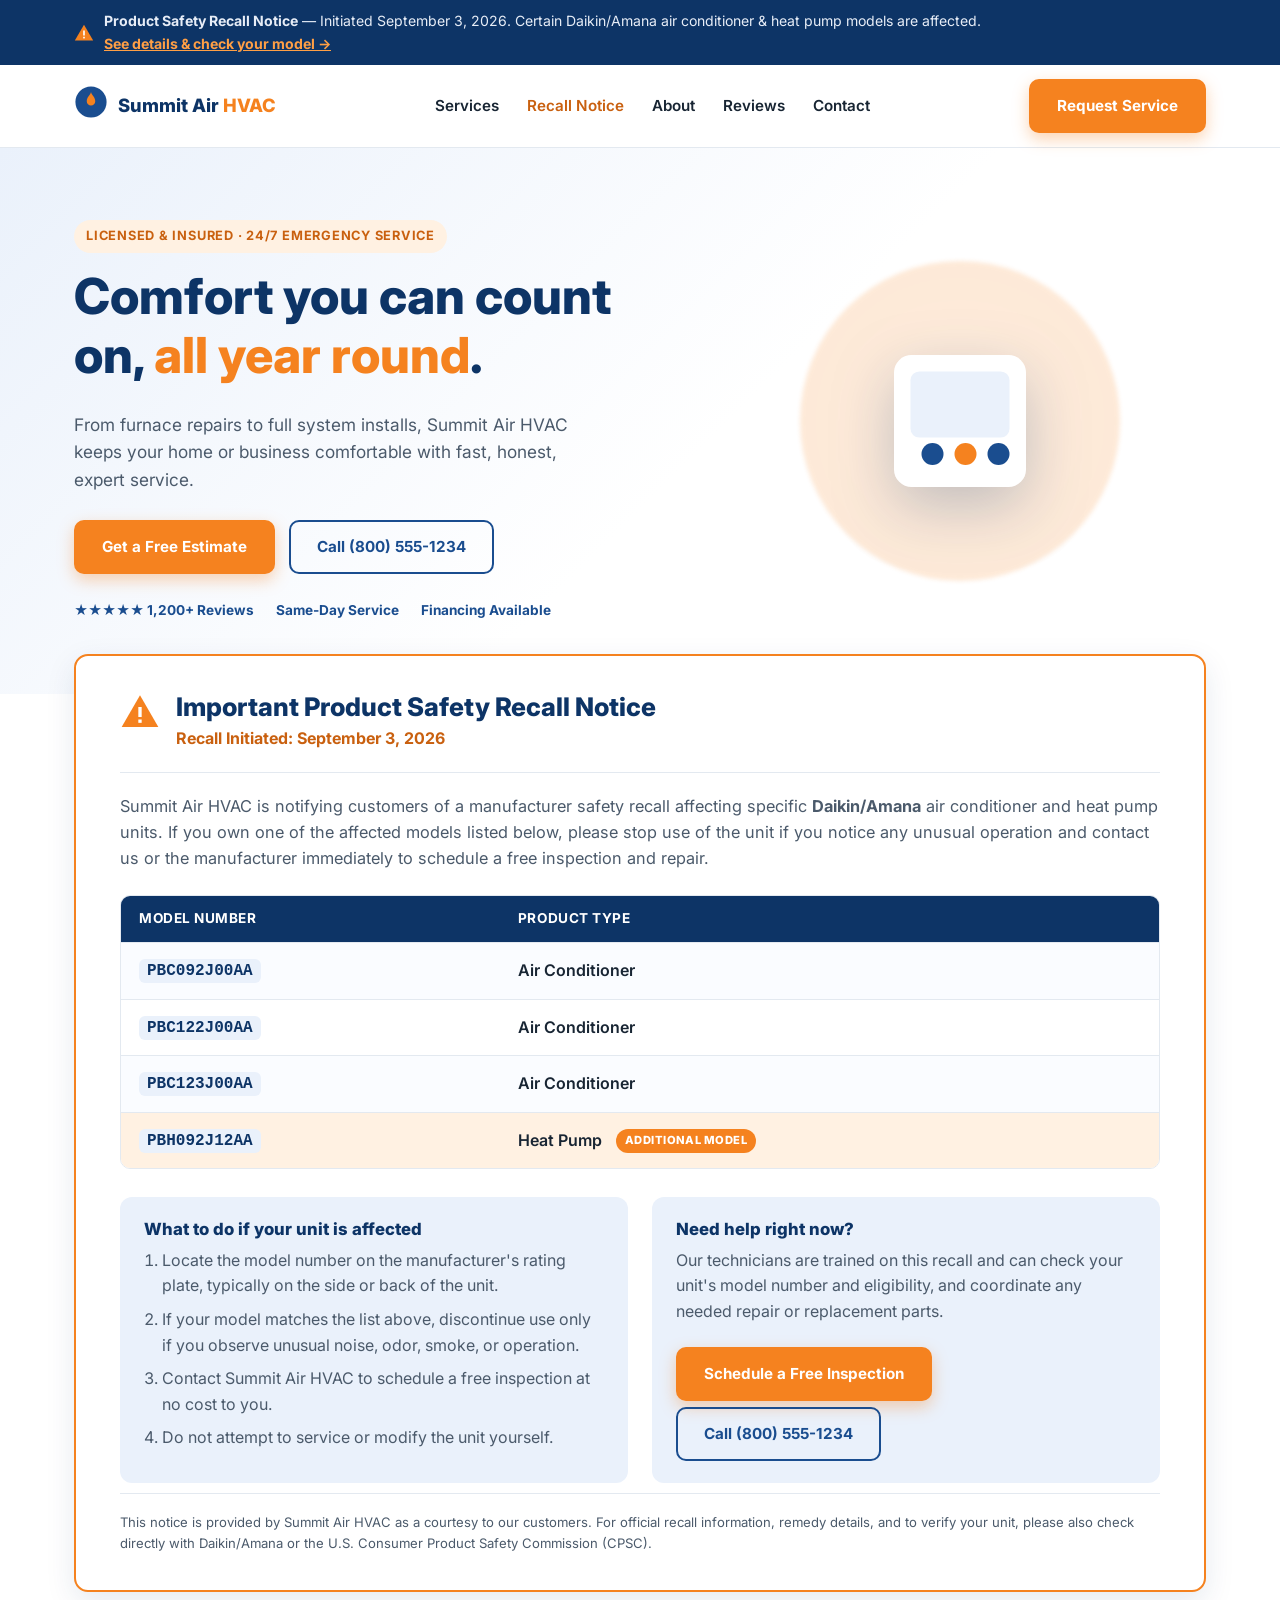
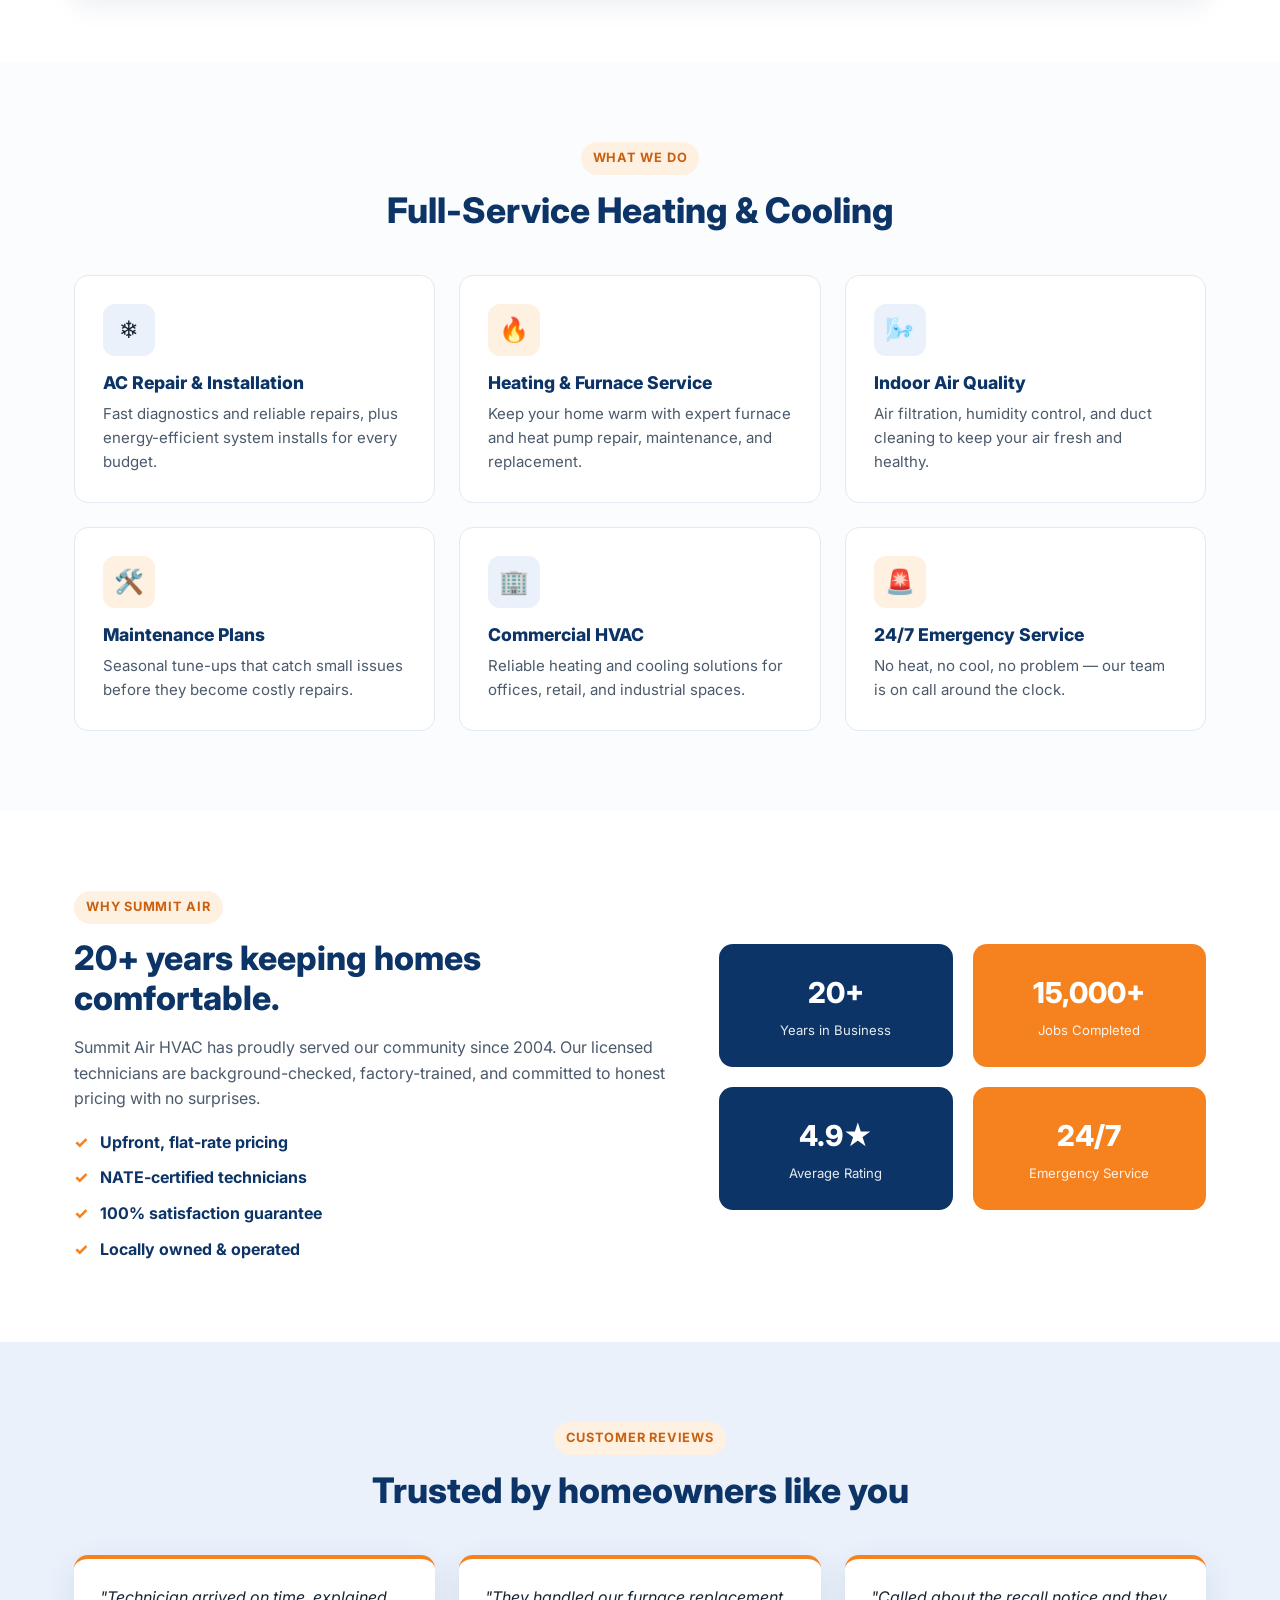
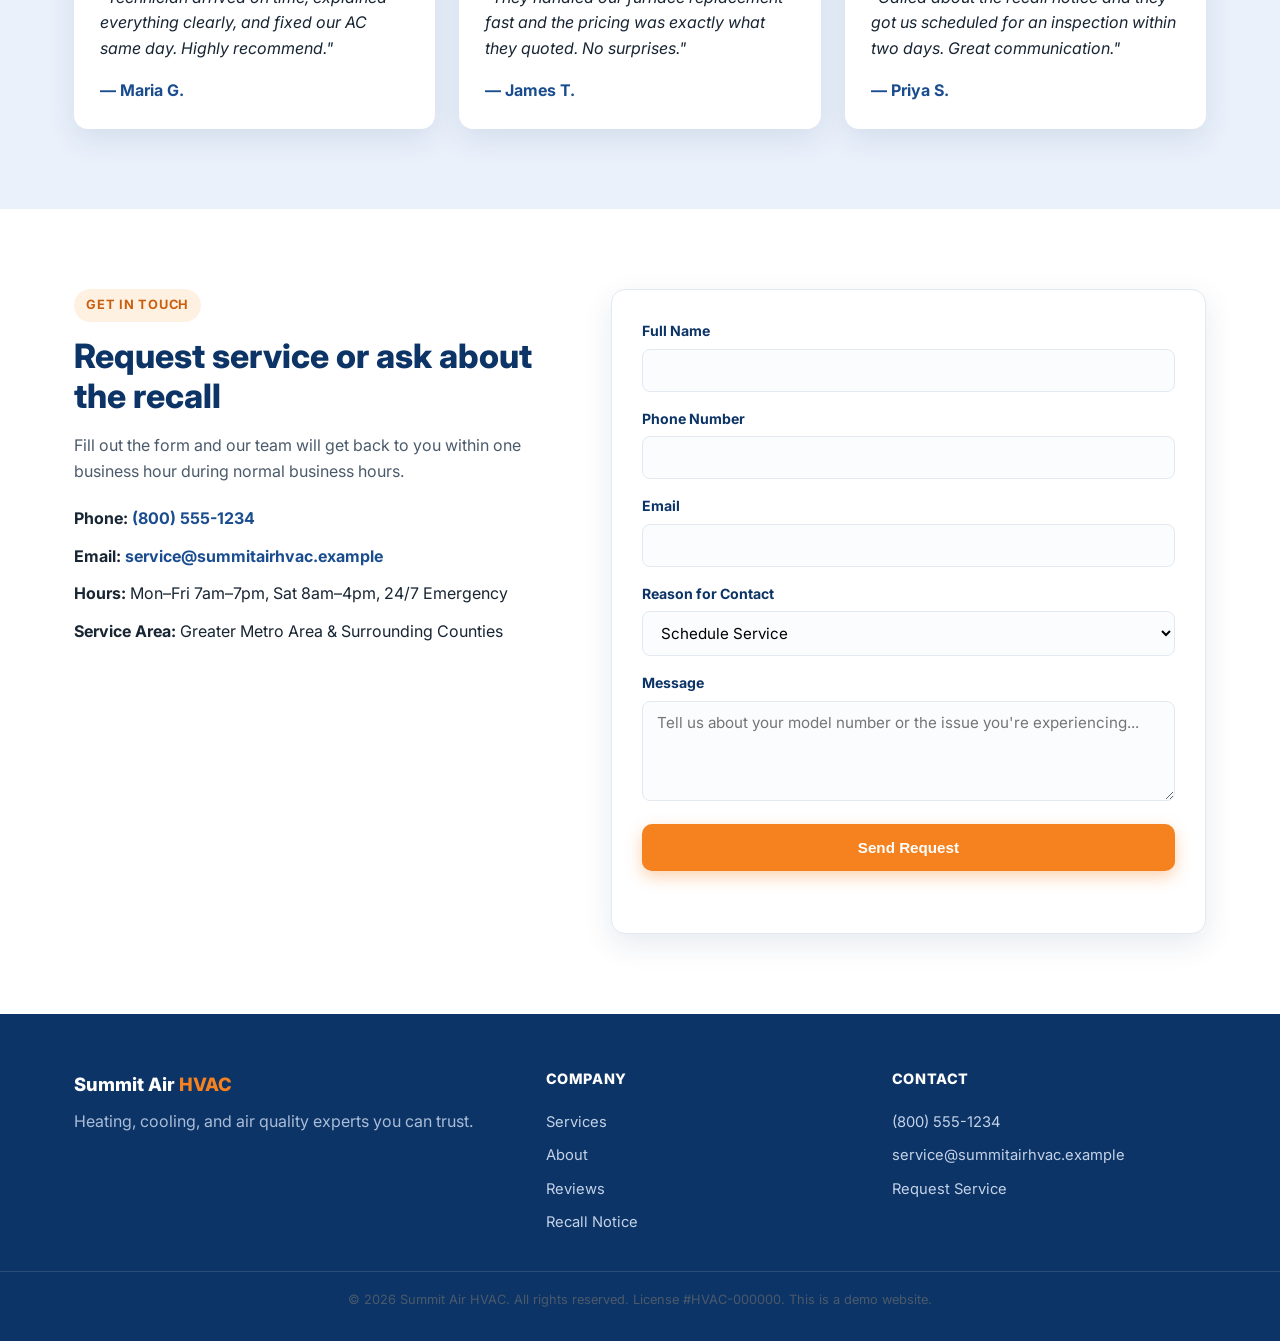
==== index.html @ 4da7a247 "Add HVAC company website with Daikin/Amana recall notice Orange/blue-themed static site (hero, servi" ====
<!DOCTYPE html>
<html lang="en">
<head>
<meta charset="UTF-8">
<meta name="viewport" content="width=device-width, initial-scale=1.0">
<title>Summit Air HVAC | Heating, Cooling &amp; Air Quality</title>
<meta name="description" content="Summit Air HVAC provides expert heating, cooling, and air quality services. Important safety recall notice for select Daikin/Amana air conditioner and heat pump models.">
<link rel="preconnect" href="https://fonts.googleapis.com">
<link rel="preconnect" href="https://fonts.gstatic.com" crossorigin>
<link href="https://fonts.googleapis.com/css2?family=Inter:wght@400;500;600;700;800&display=swap" rel="stylesheet">
<link rel="stylesheet" href="styles.css">
</head>
<body>

<!-- Recall Alert Bar -->
<div class="recall-bar" id="recallBar">
  <div class="recall-bar-inner">
    <svg class="recall-icon" viewBox="0 0 24 24" fill="none" aria-hidden="true"><path d="M12 2 1 21h22L12 2Z" fill="currentColor"/><rect x="11" y="9" width="2" height="6" fill="#fff"/><rect x="11" y="16.5" width="2" height="2" fill="#fff"/></svg>
    <p><strong>Product Safety Recall Notice</strong> — Initiated September 3, 2026. Certain Daikin/Amana air conditioner &amp; heat pump models are affected. <a href="#recall">See details &amp; check your model &rarr;</a></p>
  </div>
</div>

<!-- Header -->
<header class="site-header">
  <div class="container header-inner">
    <a href="#top" class="logo">
      <span class="logo-mark" aria-hidden="true">
        <svg viewBox="0 0 48 48" width="34" height="34">
          <circle cx="24" cy="24" r="22" fill="#1a4d8f"/>
          <path d="M24 10c-1 5-6 7-6 13a6 6 0 0 0 12 0c0-6-5-8-6-13Z" fill="#f5821f"/>
        </svg>
      </span>
      <span class="logo-text">Summit Air <span>HVAC</span></span>
    </a>
    <nav class="main-nav" aria-label="Primary">
      <a href="#services">Services</a>
      <a href="#recall" class="nav-recall">Recall Notice</a>
      <a href="#about">About</a>
      <a href="#reviews">Reviews</a>
      <a href="#contact">Contact</a>
    </nav>
    <a href="#contact" class="btn btn-primary header-cta">Request Service</a>
    <button class="nav-toggle" id="navToggle" aria-label="Toggle menu" aria-expanded="false">
      <span></span><span></span><span></span>
    </button>
  </div>
</header>

<main id="top">

  <!-- Hero -->
  <section class="hero">
    <div class="container hero-inner">
      <div class="hero-copy">
        <span class="eyebrow">Licensed &amp; Insured · 24/7 Emergency Service</span>
        <h1>Comfort you can count on, <span class="text-orange">all year round</span>.</h1>
        <p>From furnace repairs to full system installs, Summit Air HVAC keeps your home or business comfortable with fast, honest, expert service.</p>
        <div class="hero-actions">
          <a href="#contact" class="btn btn-primary">Get a Free Estimate</a>
          <a href="tel:18005551234" class="btn btn-outline">Call (800) 555-1234</a>
        </div>
        <ul class="hero-trust">
          <li>★★★★★ 1,200+ Reviews</li>
          <li>Same-Day Service</li>
          <li>Financing Available</li>
        </ul>
      </div>
      <div class="hero-art" aria-hidden="true">
        <div class="hero-circle"></div>
        <svg viewBox="0 0 200 200" class="hero-svg">
          <rect x="40" y="40" width="120" height="120" rx="16" fill="#ffffff"/>
          <rect x="55" y="55" width="90" height="60" rx="8" fill="#eaf1fb"/>
          <circle cx="75" cy="130" r="10" fill="#1a4d8f"/>
          <circle cx="105" cy="130" r="10" fill="#f5821f"/>
          <circle cx="135" cy="130" r="10" fill="#1a4d8f"/>
        </svg>
      </div>
    </div>
  </section>

  <!-- RECALL NOTICE -->
  <section class="recall-section" id="recall">
    <div class="container">
      <div class="recall-card">
        <div class="recall-card-head">
          <svg class="recall-icon-lg" viewBox="0 0 24 24" fill="none" aria-hidden="true"><path d="M12 2 1 21h22L12 2Z" fill="#f5821f"/><rect x="11" y="9" width="2" height="6" fill="#fff"/><rect x="11" y="16.5" width="2" height="2" fill="#fff"/></svg>
          <div>
            <h2>Important Product Safety Recall Notice</h2>
            <p class="recall-date">Recall Initiated: <strong>September 3, 2026</strong></p>
          </div>
        </div>

        <p class="recall-intro">
          Summit Air HVAC is notifying customers of a manufacturer safety recall affecting specific
          <strong>Daikin/Amana</strong> air conditioner and heat pump units. If you own one of the affected models
          listed below, please stop use of the unit if you notice any unusual operation and contact us or the manufacturer
          immediately to schedule a free inspection and repair.
        </p>

        <div class="recall-table-wrap">
          <table class="recall-table">
            <thead>
              <tr>
                <th>Model Number</th>
                <th>Product Type</th>
              </tr>
            </thead>
            <tbody>
              <tr>
                <td><code>PBC092J00AA</code></td>
                <td>Air Conditioner</td>
              </tr>
              <tr>
                <td><code>PBC122J00AA</code></td>
                <td>Air Conditioner</td>
              </tr>
              <tr>
                <td><code>PBC123J00AA</code></td>
                <td>Air Conditioner</td>
              </tr>
              <tr class="highlight-row">
                <td><code>PBH092J12AA</code></td>
                <td>Heat Pump <span class="badge">Additional Model</span></td>
              </tr>
            </tbody>
          </table>
        </div>

        <div class="recall-grid">
          <div class="recall-info-box">
            <h3>What to do if your unit is affected</h3>
            <ol>
              <li>Locate the model number on the manufacturer's rating plate, typically on the side or back of the unit.</li>
              <li>If your model matches the list above, discontinue use only if you observe unusual noise, odor, smoke, or operation.</li>
              <li>Contact Summit Air HVAC to schedule a free inspection at no cost to you.</li>
              <li>Do not attempt to service or modify the unit yourself.</li>
            </ol>
          </div>
          <div class="recall-info-box">
            <h3>Need help right now?</h3>
            <p>Our technicians are trained on this recall and can check your unit's model number and eligibility, and coordinate any needed repair or replacement parts.</p>
            <a href="#contact" class="btn btn-primary">Schedule a Free Inspection</a>
            <a href="tel:18005551234" class="btn btn-outline">Call (800) 555-1234</a>
          </div>
        </div>

        <p class="recall-footnote">
          This notice is provided by Summit Air HVAC as a courtesy to our customers. For official recall information,
          remedy details, and to verify your unit, please also check directly with Daikin/Amana or the U.S. Consumer
          Product Safety Commission (CPSC).
        </p>
      </div>
    </div>
  </section>

  <!-- Services -->
  <section class="services" id="services">
    <div class="container">
      <div class="section-head">
        <span class="eyebrow">What We Do</span>
        <h2>Full-Service Heating &amp; Cooling</h2>
      </div>
      <div class="services-grid">
        <div class="service-card">
          <div class="service-icon icon-blue">❄️</div>
          <h3>AC Repair &amp; Installation</h3>
          <p>Fast diagnostics and reliable repairs, plus energy-efficient system installs for every budget.</p>
        </div>
        <div class="service-card">
          <div class="service-icon icon-orange">🔥</div>
          <h3>Heating &amp; Furnace Service</h3>
          <p>Keep your home warm with expert furnace and heat pump repair, maintenance, and replacement.</p>
        </div>
        <div class="service-card">
          <div class="service-icon icon-blue">🌬️</div>
          <h3>Indoor Air Quality</h3>
          <p>Air filtration, humidity control, and duct cleaning to keep your air fresh and healthy.</p>
        </div>
        <div class="service-card">
          <div class="service-icon icon-orange">🛠️</div>
          <h3>Maintenance Plans</h3>
          <p>Seasonal tune-ups that catch small issues before they become costly repairs.</p>
        </div>
        <div class="service-card">
          <div class="service-icon icon-blue">🏢</div>
          <h3>Commercial HVAC</h3>
          <p>Reliable heating and cooling solutions for offices, retail, and industrial spaces.</p>
        </div>
        <div class="service-card">
          <div class="service-icon icon-orange">🚨</div>
          <h3>24/7 Emergency Service</h3>
          <p>No heat, no cool, no problem — our team is on call around the clock.</p>
        </div>
      </div>
    </div>
  </section>

  <!-- About -->
  <section class="about" id="about">
    <div class="container about-inner">
      <div class="about-copy">
        <span class="eyebrow">Why Summit Air</span>
        <h2>20+ years keeping homes comfortable.</h2>
        <p>Summit Air HVAC has proudly served our community since 2004. Our licensed technicians are background-checked, factory-trained, and committed to honest pricing with no surprises.</p>
        <ul class="about-list">
          <li>Upfront, flat-rate pricing</li>
          <li>NATE-certified technicians</li>
          <li>100% satisfaction guarantee</li>
          <li>Locally owned &amp; operated</li>
        </ul>
      </div>
      <div class="about-stats">
        <div class="stat"><span class="stat-num">20+</span><span class="stat-label">Years in Business</span></div>
        <div class="stat"><span class="stat-num">15,000+</span><span class="stat-label">Jobs Completed</span></div>
        <div class="stat"><span class="stat-num">4.9★</span><span class="stat-label">Average Rating</span></div>
        <div class="stat"><span class="stat-num">24/7</span><span class="stat-label">Emergency Service</span></div>
      </div>
    </div>
  </section>

  <!-- Reviews -->
  <section class="reviews" id="reviews">
    <div class="container">
      <div class="section-head">
        <span class="eyebrow">Customer Reviews</span>
        <h2>Trusted by homeowners like you</h2>
      </div>
      <div class="reviews-grid">
        <blockquote class="review-card">
          <p>"Technician arrived on time, explained everything clearly, and fixed our AC same day. Highly recommend."</p>
          <cite>— Maria G.</cite>
        </blockquote>
        <blockquote class="review-card">
          <p>"They handled our furnace replacement fast and the pricing was exactly what they quoted. No surprises."</p>
          <cite>— James T.</cite>
        </blockquote>
        <blockquote class="review-card">
          <p>"Called about the recall notice and they got us scheduled for an inspection within two days. Great communication."</p>
          <cite>— Priya S.</cite>
        </blockquote>
      </div>
    </div>
  </section>

  <!-- Contact -->
  <section class="contact" id="contact">
    <div class="container contact-inner">
      <div class="contact-info">
        <span class="eyebrow">Get In Touch</span>
        <h2>Request service or ask about the recall</h2>
        <p>Fill out the form and our team will get back to you within one business hour during normal business hours.</p>
        <ul class="contact-details">
          <li><strong>Phone:</strong> <a href="tel:18005551234">(800) 555-1234</a></li>
          <li><strong>Email:</strong> <a href="mailto:service@summitairhvac.example">service@summitairhvac.example</a></li>
          <li><strong>Hours:</strong> Mon–Fri 7am–7pm, Sat 8am–4pm, 24/7 Emergency</li>
          <li><strong>Service Area:</strong> Greater Metro Area &amp; Surrounding Counties</li>
        </ul>
      </div>
      <form class="contact-form" id="contactForm">
        <div class="form-row">
          <label for="name">Full Name</label>
          <input type="text" id="name" name="name" required>
        </div>
        <div class="form-row">
          <label for="phone">Phone Number</label>
          <input type="tel" id="phone" name="phone" required>
        </div>
        <div class="form-row">
          <label for="email">Email</label>
          <input type="email" id="email" name="email" required>
        </div>
        <div class="form-row">
          <label for="reason">Reason for Contact</label>
          <select id="reason" name="reason">
            <option value="service">Schedule Service</option>
            <option value="recall">Recall Notice / Model Check</option>
            <option value="estimate">Free Estimate</option>
            <option value="other">Other</option>
          </select>
        </div>
        <div class="form-row">
          <label for="message">Message</label>
          <textarea id="message" name="message" rows="4" placeholder="Tell us about your model number or the issue you're experiencing..."></textarea>
        </div>
        <button type="submit" class="btn btn-primary btn-block">Send Request</button>
        <p class="form-note" id="formNote" role="status" aria-live="polite"></p>
      </form>
    </div>
  </section>

</main>

<footer class="site-footer">
  <div class="container footer-inner">
    <div class="footer-brand">
      <span class="logo-text">Summit Air <span>HVAC</span></span>
      <p>Heating, cooling, and air quality experts you can trust.</p>
    </div>
    <div class="footer-links">
      <h4>Company</h4>
      <a href="#services">Services</a>
      <a href="#about">About</a>
      <a href="#reviews">Reviews</a>
      <a href="#recall">Recall Notice</a>
    </div>
    <div class="footer-links">
      <h4>Contact</h4>
      <a href="tel:18005551234">(800) 555-1234</a>
      <a href="mailto:service@summitairhvac.example">service@summitairhvac.example</a>
      <a href="#contact">Request Service</a>
    </div>
  </div>
  <div class="footer-bottom">
    <div class="container">
      <p>&copy; 2026 Summit Air HVAC. All rights reserved. License #HVAC-000000. This is a demo website.</p>
    </div>
  </div>
</footer>

<script src="script.js"></script>
</body>
</html>
---- styles.css ----
/* ---------- Base / Variables ---------- */
:root{
  --blue-900:#0d3466;
  --blue-700:#1a4d8f;
  --blue-500:#2f6fc4;
  --blue-100:#eaf1fb;
  --orange-700:#c9600f;
  --orange-600:#f5821f;
  --orange-400:#ff9f45;
  --orange-100:#fff1e2;
  --ink:#182533;
  --ink-soft:#4b5a6b;
  --white:#ffffff;
  --line:#e3e9f0;
  --radius:14px;
  --shadow:0 10px 30px rgba(13,52,102,0.10);
  --font:'Inter',system-ui,-apple-system,Segoe UI,Roboto,sans-serif;
}

*,*::before,*::after{box-sizing:border-box;}
html{scroll-behavior:smooth;}
body{
  margin:0;
  font-family:var(--font);
  color:var(--ink);
  background:var(--white);
  line-height:1.6;
  -webkit-font-smoothing:antialiased;
}
img{max-width:100%;display:block;}
a{color:inherit;text-decoration:none;}
ul{list-style:none;margin:0;padding:0;}
h1,h2,h3,h4{margin:0 0 .5em;line-height:1.2;font-weight:800;}
p{margin:0 0 1em;color:var(--ink-soft);}
code{font-family:'SFMono-Regular',Consolas,'Liberation Mono',Menlo,monospace;}

.container{
  width:100%;
  max-width:1180px;
  margin:0 auto;
  padding:0 24px;
}

.eyebrow{
  display:inline-block;
  font-size:.8rem;
  font-weight:700;
  letter-spacing:.06em;
  text-transform:uppercase;
  color:var(--orange-700);
  background:var(--orange-100);
  padding:6px 12px;
  border-radius:999px;
  margin-bottom:14px;
}

.text-orange{color:var(--orange-600);}

/* ---------- Buttons ---------- */
.btn{
  display:inline-flex;
  align-items:center;
  justify-content:center;
  gap:8px;
  padding:13px 26px;
  border-radius:10px;
  font-weight:700;
  font-size:.95rem;
  cursor:pointer;
  border:2px solid transparent;
  transition:transform .15s ease, box-shadow .15s ease, background .15s ease;
}
.btn-primary{
  background:var(--orange-600);
  color:var(--white);
  box-shadow:0 6px 16px rgba(245,130,31,.35);
}
.btn-primary:hover{background:var(--orange-700);transform:translateY(-1px);}
.btn-outline{
  background:transparent;
  border-color:var(--blue-700);
  color:var(--blue-700);
}
.btn-outline:hover{background:var(--blue-100);}
.btn-block{width:100%;}

/* ---------- Recall Bar ---------- */
.recall-bar{
  background:var(--blue-900);
  color:#fff;
}
.recall-bar-inner{
  max-width:1180px;
  margin:0 auto;
  padding:10px 24px;
  display:flex;
  align-items:center;
  gap:10px;
  font-size:.88rem;
}
.recall-bar-inner p{margin:0;color:#e7edf7;}
.recall-bar-inner a{color:var(--orange-400);font-weight:700;text-decoration:underline;white-space:nowrap;}
.recall-icon{width:20px;height:20px;color:var(--orange-600);flex-shrink:0;}

/* ---------- Header ---------- */
.site-header{
  position:sticky;top:0;z-index:50;
  background:rgba(255,255,255,.92);
  backdrop-filter:blur(8px);
  border-bottom:1px solid var(--line);
}
.header-inner{
  display:flex;
  align-items:center;
  justify-content:space-between;
  padding:14px 24px;
  gap:20px;
}
.logo{display:flex;align-items:center;gap:10px;}
.logo-text{font-size:1.15rem;font-weight:800;color:var(--blue-900);}
.logo-text span{color:var(--orange-600);}
.main-nav{display:flex;align-items:center;gap:28px;}
.main-nav a{font-weight:600;font-size:.95rem;color:var(--ink);}
.main-nav a:hover{color:var(--blue-700);}
.nav-recall{color:var(--orange-700) !important;}
.header-cta{flex-shrink:0;}
.nav-toggle{display:none;flex-direction:column;gap:5px;background:none;border:0;cursor:pointer;padding:4px;}
.nav-toggle span{width:24px;height:2px;background:var(--blue-900);border-radius:2px;}

/* ---------- Hero ---------- */
.hero{
  background:linear-gradient(135deg, var(--blue-100) 0%, #fff 55%);
  padding:72px 0;
}
.hero-inner{
  display:grid;
  grid-template-columns:1.1fr .9fr;
  gap:40px;
  align-items:center;
}
.hero h1{font-size:clamp(2rem,4vw,3.1rem);color:var(--blue-900);}
.hero-copy p{font-size:1.08rem;max-width:520px;}
.hero-actions{display:flex;gap:14px;flex-wrap:wrap;margin:26px 0;}
.hero-trust{display:flex;gap:22px;flex-wrap:wrap;font-size:.85rem;font-weight:700;color:var(--blue-700);}
.hero-art{position:relative;display:flex;align-items:center;justify-content:center;min-height:280px;}
.hero-circle{
  position:absolute;
  width:320px;height:320px;
  background:radial-gradient(circle, var(--orange-400) 0%, var(--orange-600) 100%);
  border-radius:50%;
  opacity:.18;
  filter:blur(2px);
}
.hero-svg{position:relative;width:220px;height:220px;filter:drop-shadow(0 20px 30px rgba(13,52,102,.25));}

/* ---------- Recall Section ---------- */
.recall-section{padding:0 0 70px;margin-top:-10px;}
.recall-card{
  background:#fff;
  border:2px solid var(--orange-600);
  border-radius:var(--radius);
  box-shadow:var(--shadow);
  padding:36px clamp(20px,4vw,44px);
  margin-top:-40px;
  position:relative;
  z-index:2;
}
.recall-card-head{
  display:flex;
  gap:16px;
  align-items:flex-start;
  border-bottom:1px solid var(--line);
  padding-bottom:20px;
  margin-bottom:20px;
}
.recall-icon-lg{width:40px;height:40px;flex-shrink:0;}
.recall-card-head h2{color:var(--blue-900);font-size:1.6rem;margin-bottom:4px;}
.recall-date{margin:0;font-weight:700;color:var(--orange-700);}
.recall-intro{font-size:1.02rem;}

.recall-table-wrap{overflow-x:auto;margin:24px 0;border:1px solid var(--line);border-radius:10px;}
.recall-table{width:100%;border-collapse:collapse;min-width:420px;}
.recall-table th{
  text-align:left;
  background:var(--blue-900);
  color:#fff;
  padding:12px 18px;
  font-size:.85rem;
  text-transform:uppercase;
  letter-spacing:.04em;
}
.recall-table td{
  padding:14px 18px;
  border-top:1px solid var(--line);
  font-weight:600;
}
.recall-table tbody tr:nth-child(odd){background:#fafcff;}
.recall-table tr.highlight-row{background:var(--orange-100) !important;}
.recall-table code{
  background:var(--blue-100);
  color:var(--blue-900);
  padding:3px 8px;
  border-radius:6px;
  font-weight:700;
}
.badge{
  display:inline-block;
  margin-left:10px;
  background:var(--orange-600);
  color:#fff;
  font-size:.7rem;
  font-weight:800;
  text-transform:uppercase;
  letter-spacing:.04em;
  padding:3px 9px;
  border-radius:999px;
  vertical-align:middle;
}

.recall-grid{
  display:grid;
  grid-template-columns:1fr 1fr;
  gap:24px;
  margin:28px 0 10px;
}
.recall-info-box{
  background:var(--blue-100);
  border-radius:12px;
  padding:22px 24px;
}
.recall-info-box h3{color:var(--blue-900);font-size:1.05rem;}
.recall-info-box ol{margin:0;padding-left:1.1em;color:var(--ink-soft);}
.recall-info-box li{margin-bottom:8px;}
.recall-info-box .btn{margin:6px 10px 0 0;}

.recall-footnote{
  font-size:.82rem;
  color:var(--ink-soft);
  border-top:1px solid var(--line);
  padding-top:18px;
  margin-top:10px;
  margin-bottom:0;
}

/* ---------- Services ---------- */
.section-head{text-align:center;max-width:640px;margin:0 auto 44px;}
.section-head h2{font-size:clamp(1.6rem,3vw,2.2rem);color:var(--blue-900);}
.services{padding:80px 0;background:#fbfcfe;}
.services-grid{
  display:grid;
  grid-template-columns:repeat(3,1fr);
  gap:24px;
}
.service-card{
  background:#fff;
  border:1px solid var(--line);
  border-radius:var(--radius);
  padding:28px;
  transition:transform .18s ease, box-shadow .18s ease;
}
.service-card:hover{transform:translateY(-4px);box-shadow:var(--shadow);}
.service-icon{
  width:52px;height:52px;
  display:flex;align-items:center;justify-content:center;
  border-radius:12px;
  font-size:1.5rem;
  margin-bottom:16px;
}
.icon-blue{background:var(--blue-100);}
.icon-orange{background:var(--orange-100);}
.service-card h3{font-size:1.1rem;color:var(--blue-900);}
.service-card p{margin:0;font-size:.94rem;}

/* ---------- About ---------- */
.about{padding:80px 0;}
.about-inner{
  display:grid;
  grid-template-columns:1.1fr .9fr;
  gap:50px;
  align-items:center;
}
.about-copy h2{color:var(--blue-900);font-size:clamp(1.6rem,3vw,2.1rem);}
.about-list{display:grid;gap:10px;margin-top:18px;}
.about-list li{
  font-weight:700;
  color:var(--blue-900);
  padding-left:26px;
  position:relative;
}
.about-list li::before{
  content:"✓";
  position:absolute;left:0;top:0;
  color:var(--orange-600);
  font-weight:800;
}
.about-stats{
  display:grid;
  grid-template-columns:1fr 1fr;
  gap:20px;
}
.stat{
  background:var(--blue-900);
  color:#fff;
  border-radius:var(--radius);
  padding:26px 20px;
  text-align:center;
}
.stat:nth-child(2n){background:var(--orange-600);}
.stat-num{display:block;font-size:1.8rem;font-weight:800;}
.stat-label{display:block;font-size:.82rem;opacity:.9;margin-top:4px;}

/* ---------- Reviews ---------- */
.reviews{padding:80px 0;background:var(--blue-100);}
.reviews-grid{
  display:grid;
  grid-template-columns:repeat(3,1fr);
  gap:24px;
}
.review-card{
  background:#fff;
  margin:0;
  padding:26px;
  border-radius:var(--radius);
  border-top:4px solid var(--orange-600);
  box-shadow:var(--shadow);
}
.review-card p{color:var(--ink);font-style:italic;}
.review-card cite{font-weight:700;color:var(--blue-700);font-style:normal;}

/* ---------- Contact ---------- */
.contact{padding:80px 0;}
.contact-inner{
  display:grid;
  grid-template-columns:.9fr 1.1fr;
  gap:50px;
}
.contact-info h2{color:var(--blue-900);font-size:clamp(1.6rem,3vw,2.1rem);}
.contact-details{margin-top:22px;display:grid;gap:12px;}
.contact-details a{color:var(--blue-700);font-weight:700;}
.contact-details a:hover{text-decoration:underline;}

.contact-form{
  background:#fff;
  border:1px solid var(--line);
  border-radius:var(--radius);
  padding:30px;
  box-shadow:var(--shadow);
}
.form-row{margin-bottom:16px;}
.form-row label{display:block;font-weight:700;font-size:.88rem;margin-bottom:6px;color:var(--blue-900);}
.form-row input,.form-row select,.form-row textarea{
  width:100%;
  padding:11px 14px;
  border:1px solid var(--line);
  border-radius:8px;
  font-family:inherit;
  font-size:.95rem;
  background:#fbfcfe;
}
.form-row input:focus,.form-row select:focus,.form-row textarea:focus{
  outline:2px solid var(--blue-500);
  outline-offset:1px;
}
.form-note{margin:12px 0 0;font-weight:700;color:var(--orange-700);min-height:1.2em;}

/* ---------- Footer ---------- */
.site-footer{background:var(--blue-900);color:#cfdcee;padding-top:56px;}
.footer-inner{
  display:grid;
  grid-template-columns:1.4fr 1fr 1fr;
  gap:32px;
  padding-bottom:36px;
}
.footer-brand .logo-text{color:#fff;font-size:1.15rem;}
.footer-brand p{color:#a9bcd8;margin-top:10px;}
.footer-links h4{color:#fff;font-size:.9rem;text-transform:uppercase;letter-spacing:.04em;margin-bottom:14px;}
.footer-links{display:flex;flex-direction:column;gap:10px;}
.footer-links a{color:#c3d2e8;font-size:.92rem;}
.footer-links a:hover{color:var(--orange-400);}
.footer-bottom{
  border-top:1px solid rgba(255,255,255,.12);
  padding:18px 0;
  font-size:.8rem;
  color:#8fa4c4;
  text-align:center;
}

/* ---------- Responsive ---------- */
@media (max-width:900px){
  .hero-inner,.about-inner,.contact-inner{grid-template-columns:1fr;}
  .hero-art{order:-1;}
  .services-grid,.reviews-grid{grid-template-columns:repeat(2,1fr);}
  .recall-grid{grid-template-columns:1fr;}
  .footer-inner{grid-template-columns:1fr 1fr;}
}
@media (max-width:720px){
  .main-nav,.header-cta{display:none;}
  .nav-toggle{display:flex;}
  .main-nav.open{
    display:flex;
    position:absolute;
    top:100%;left:0;right:0;
    background:#fff;
    flex-direction:column;
    padding:16px 24px;
    border-bottom:1px solid var(--line);
    gap:16px;
  }
  .services-grid,.reviews-grid{grid-template-columns:1fr;}
  .about-stats{grid-template-columns:1fr 1fr;}
  .footer-inner{grid-template-columns:1fr;}
  .recall-bar-inner{flex-wrap:wrap;}
}
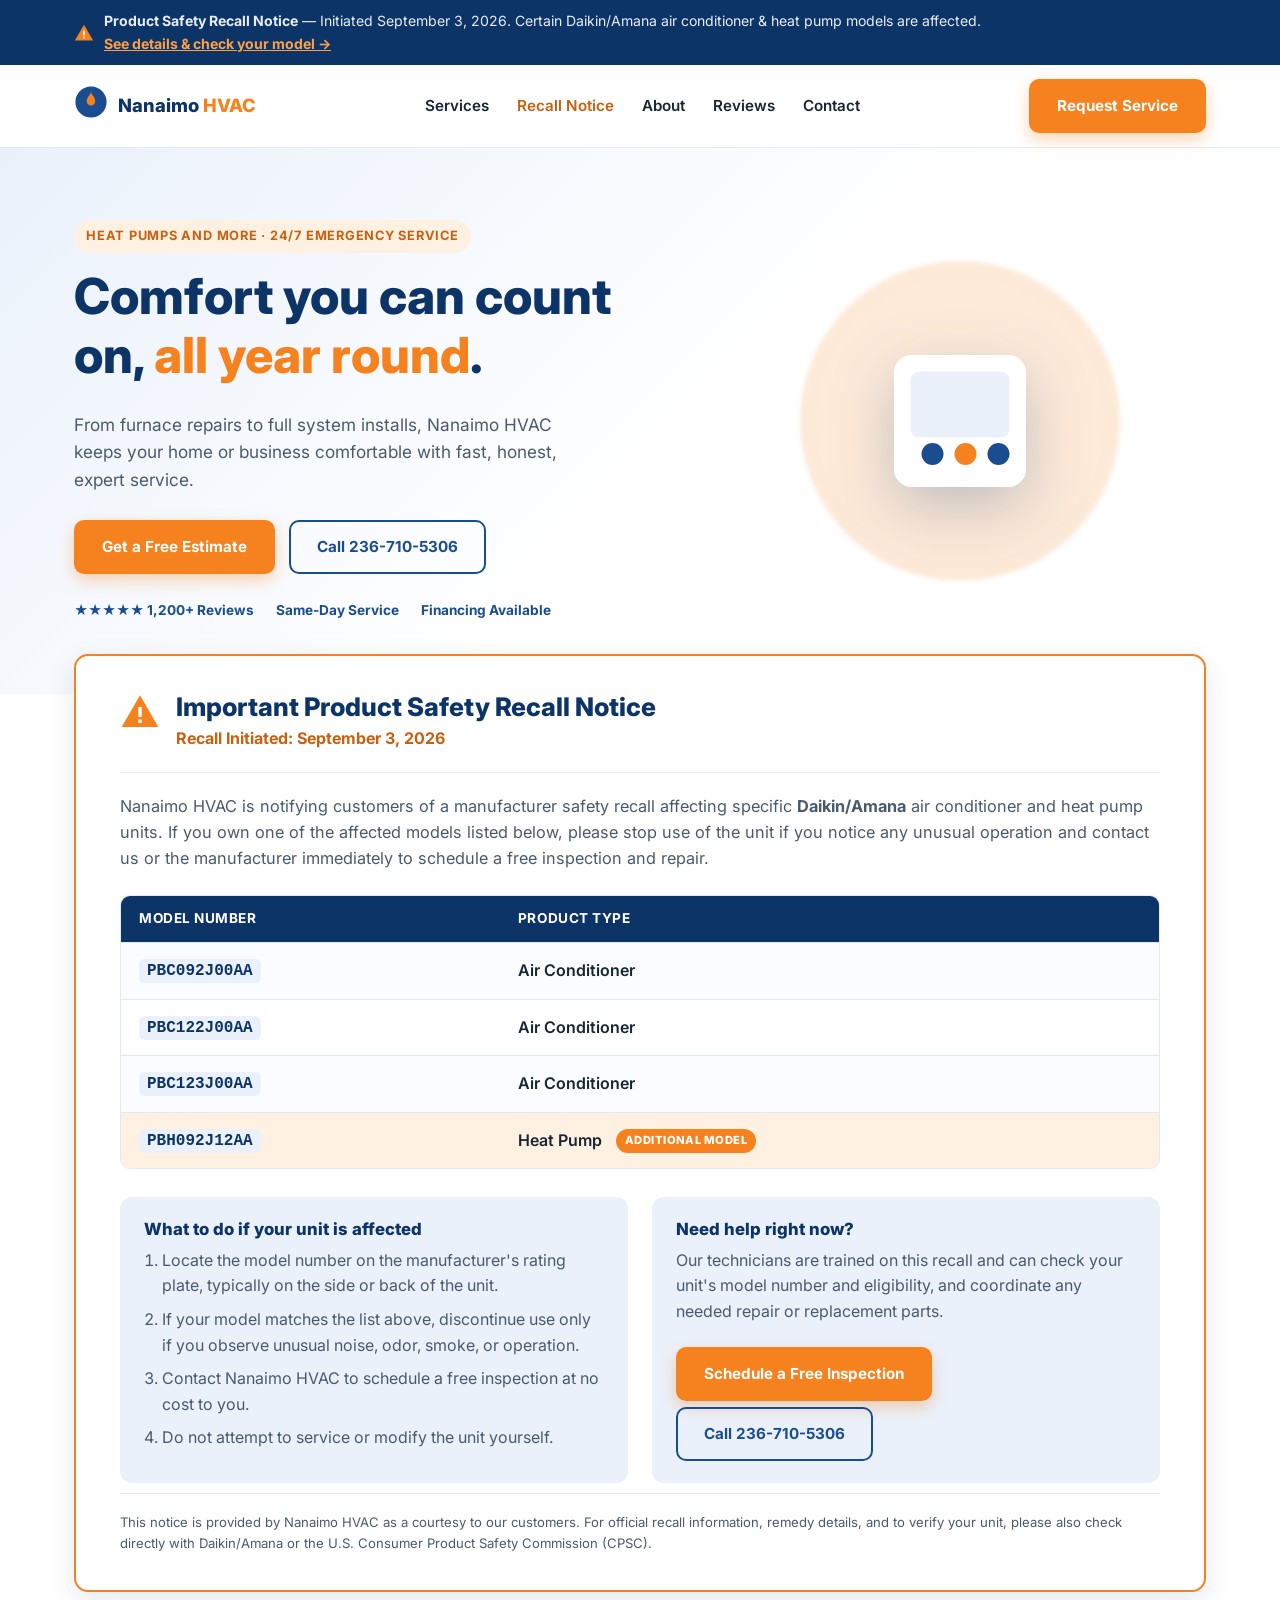
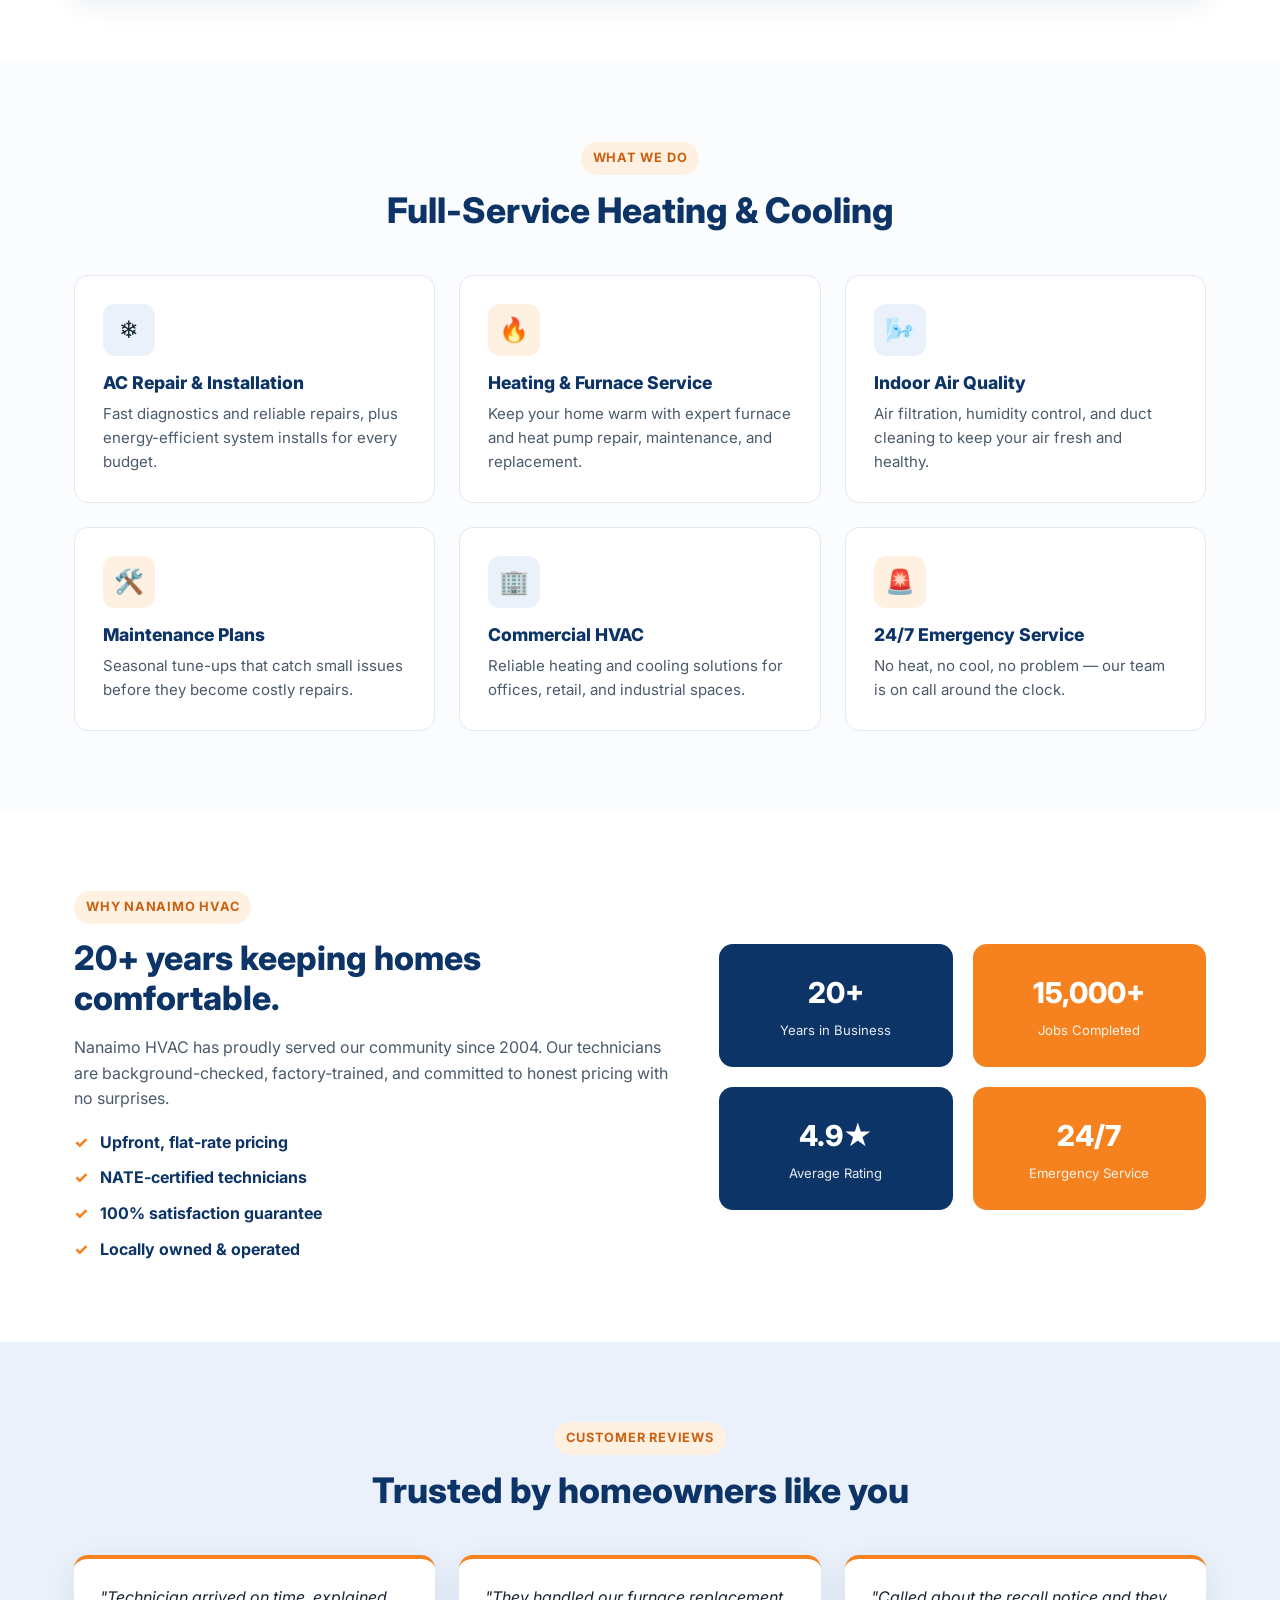
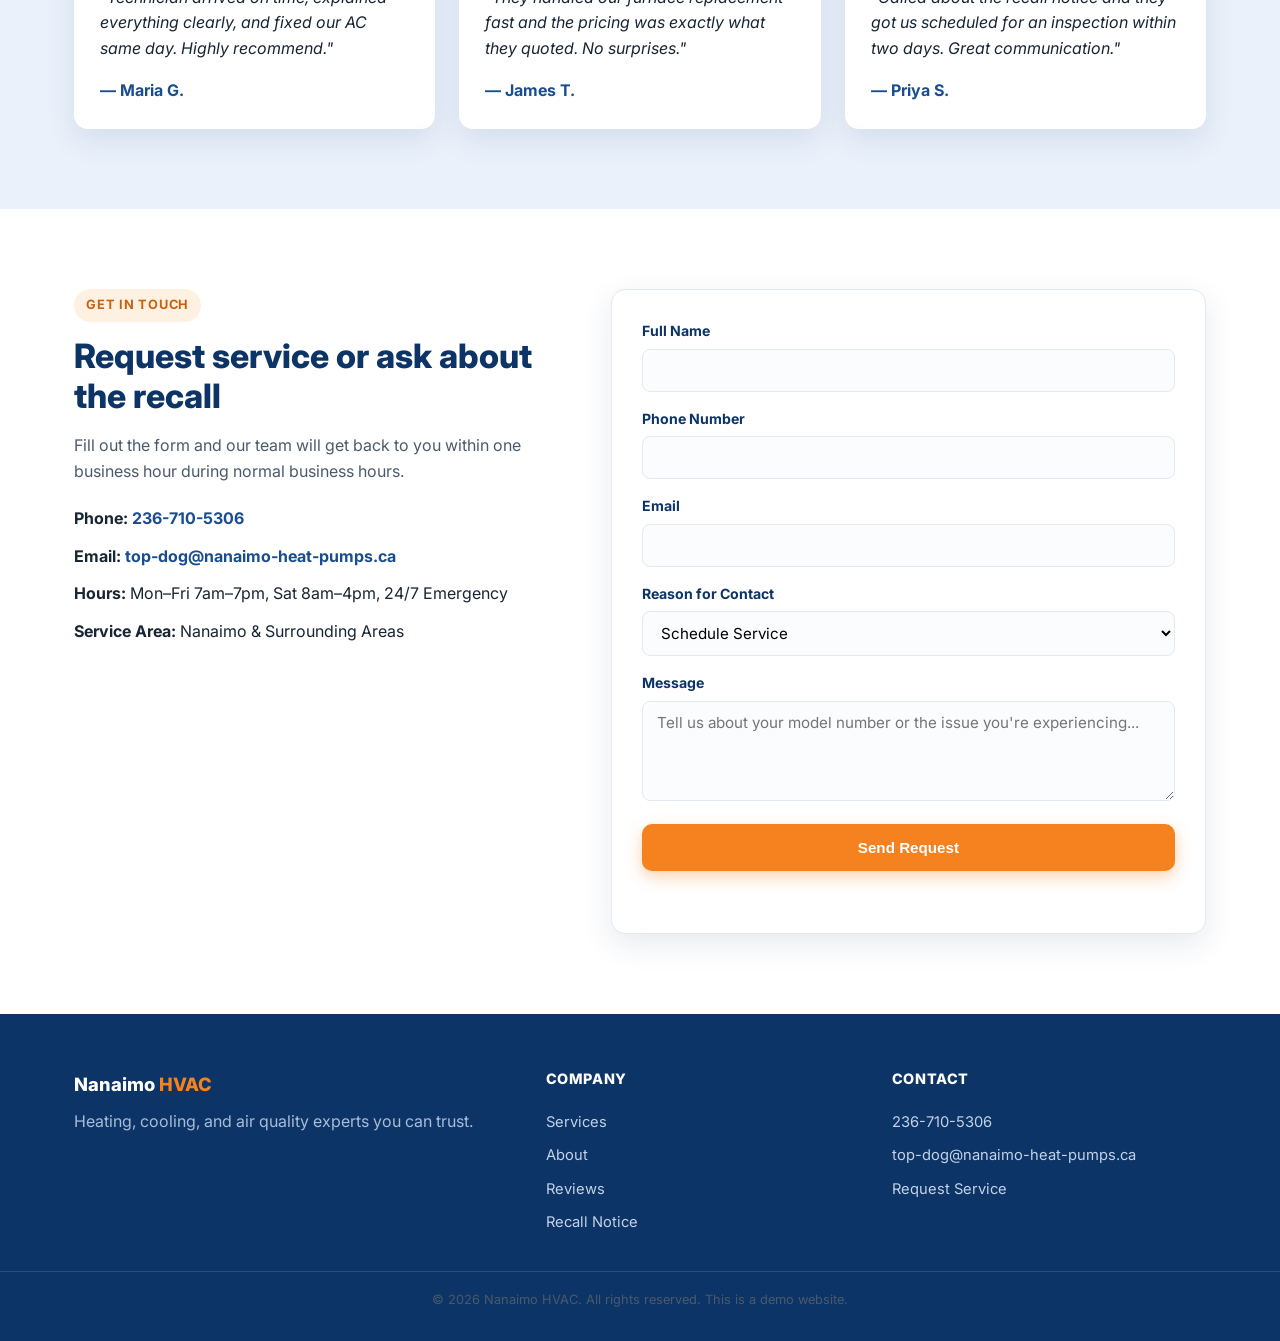
==== commit 28647f55: "Rebrand site to Nanaimo HVAC - Rename business from Summit Air HVAC to Nanaimo HVAC (Heat Pumps   an" ====
--- a/index.html
+++ b/index.html
@@ -3,12 +3,13 @@
 <head>
 <meta charset="UTF-8">
 <meta name="viewport" content="width=device-width, initial-scale=1.0">
-<title>Summit Air HVAC | Heating, Cooling &amp; Air Quality</title>
-<meta name="description" content="Summit Air HVAC provides expert heating, cooling, and air quality services. Important safety recall notice for select Daikin/Amana air conditioner and heat pump models.">
+<title>Nanaimo HVAC | Heating, Cooling &amp; Air Quality</title>
+<meta name="description" content="Nanaimo HVAC provides expert heating, cooling, and air quality services. Important safety recall notice for select Daikin/Amana air conditioner and heat pump models.">
 <link rel="preconnect" href="https://fonts.googleapis.com">
 <link rel="preconnect" href="https://fonts.gstatic.com" crossorigin>
 <link href="https://fonts.googleapis.com/css2?family=Inter:wght@400;500;600;700;800&display=swap" rel="stylesheet">
 <link rel="stylesheet" href="styles.css">
+<link rel="icon" type="image/svg+xml" href="favicon.svg">
 </head>
 <body>
 
@@ -30,7 +31,7 @@
           <path d="M24 10c-1 5-6 7-6 13a6 6 0 0 0 12 0c0-6-5-8-6-13Z" fill="#f5821f"/>
         </svg>
       </span>
-      <span class="logo-text">Summit Air <span>HVAC</span></span>
+      <span class="logo-text">Nanaimo <span>HVAC</span></span>
     </a>
     <nav class="main-nav" aria-label="Primary">
       <a href="#services">Services</a>
@@ -52,12 +53,12 @@
   <section class="hero">
     <div class="container hero-inner">
       <div class="hero-copy">
-        <span class="eyebrow">Licensed &amp; Insured · 24/7 Emergency Service</span>
+        <span class="eyebrow">Heat Pumps and More · 24/7 Emergency Service</span>
         <h1>Comfort you can count on, <span class="text-orange">all year round</span>.</h1>
-        <p>From furnace repairs to full system installs, Summit Air HVAC keeps your home or business comfortable with fast, honest, expert service.</p>
+        <p>From furnace repairs to full system installs, Nanaimo HVAC keeps your home or business comfortable with fast, honest, expert service.</p>
         <div class="hero-actions">
           <a href="#contact" class="btn btn-primary">Get a Free Estimate</a>
-          <a href="tel:18005551234" class="btn btn-outline">Call (800) 555-1234</a>
+          <a href="tel:12367105306" class="btn btn-outline">Call 236-710-5306</a>
         </div>
         <ul class="hero-trust">
           <li>★★★★★ 1,200+ Reviews</li>
@@ -91,7 +92,7 @@
         </div>
 
         <p class="recall-intro">
-          Summit Air HVAC is notifying customers of a manufacturer safety recall affecting specific
+          Nanaimo HVAC is notifying customers of a manufacturer safety recall affecting specific
           <strong>Daikin/Amana</strong> air conditioner and heat pump units. If you own one of the affected models
           listed below, please stop use of the unit if you notice any unusual operation and contact us or the manufacturer
           immediately to schedule a free inspection and repair.
@@ -132,7 +133,7 @@
             <ol>
               <li>Locate the model number on the manufacturer's rating plate, typically on the side or back of the unit.</li>
               <li>If your model matches the list above, discontinue use only if you observe unusual noise, odor, smoke, or operation.</li>
-              <li>Contact Summit Air HVAC to schedule a free inspection at no cost to you.</li>
+              <li>Contact Nanaimo HVAC to schedule a free inspection at no cost to you.</li>
               <li>Do not attempt to service or modify the unit yourself.</li>
             </ol>
           </div>
@@ -140,12 +141,12 @@
             <h3>Need help right now?</h3>
             <p>Our technicians are trained on this recall and can check your unit's model number and eligibility, and coordinate any needed repair or replacement parts.</p>
             <a href="#contact" class="btn btn-primary">Schedule a Free Inspection</a>
-            <a href="tel:18005551234" class="btn btn-outline">Call (800) 555-1234</a>
+            <a href="tel:12367105306" class="btn btn-outline">Call 236-710-5306</a>
           </div>
         </div>
 
         <p class="recall-footnote">
-          This notice is provided by Summit Air HVAC as a courtesy to our customers. For official recall information,
+          This notice is provided by Nanaimo HVAC as a courtesy to our customers. For official recall information,
           remedy details, and to verify your unit, please also check directly with Daikin/Amana or the U.S. Consumer
           Product Safety Commission (CPSC).
         </p>
@@ -199,9 +200,9 @@
   <section class="about" id="about">
     <div class="container about-inner">
       <div class="about-copy">
-        <span class="eyebrow">Why Summit Air</span>
+        <span class="eyebrow">Why Nanaimo HVAC</span>
         <h2>20+ years keeping homes comfortable.</h2>
-        <p>Summit Air HVAC has proudly served our community since 2004. Our licensed technicians are background-checked, factory-trained, and committed to honest pricing with no surprises.</p>
+        <p>Nanaimo HVAC has proudly served our community since 2004. Our technicians are background-checked, factory-trained, and committed to honest pricing with no surprises.</p>
         <ul class="about-list">
           <li>Upfront, flat-rate pricing</li>
           <li>NATE-certified technicians</li>
@@ -250,10 +251,10 @@
         <h2>Request service or ask about the recall</h2>
         <p>Fill out the form and our team will get back to you within one business hour during normal business hours.</p>
         <ul class="contact-details">
-          <li><strong>Phone:</strong> <a href="tel:18005551234">(800) 555-1234</a></li>
-          <li><strong>Email:</strong> <a href="mailto:service@summitairhvac.example">service@summitairhvac.example</a></li>
+          <li><strong>Phone:</strong> <a href="tel:12367105306">236-710-5306</a></li>
+          <li><strong>Email:</strong> <a href="mailto:top-dog@nanaimo-heat-pumps.ca">top-dog@nanaimo-heat-pumps.ca</a></li>
           <li><strong>Hours:</strong> Mon–Fri 7am–7pm, Sat 8am–4pm, 24/7 Emergency</li>
-          <li><strong>Service Area:</strong> Greater Metro Area &amp; Surrounding Counties</li>
+          <li><strong>Service Area:</strong> Nanaimo &amp; Surrounding Areas</li>
         </ul>
       </div>
       <form class="contact-form" id="contactForm">
@@ -293,7 +294,7 @@
 <footer class="site-footer">
   <div class="container footer-inner">
     <div class="footer-brand">
-      <span class="logo-text">Summit Air <span>HVAC</span></span>
+      <span class="logo-text">Nanaimo <span>HVAC</span></span>
       <p>Heating, cooling, and air quality experts you can trust.</p>
     </div>
     <div class="footer-links">
@@ -305,14 +306,14 @@
     </div>
     <div class="footer-links">
       <h4>Contact</h4>
-      <a href="tel:18005551234">(800) 555-1234</a>
-      <a href="mailto:service@summitairhvac.example">service@summitairhvac.example</a>
+      <a href="tel:12367105306">236-710-5306</a>
+      <a href="mailto:top-dog@nanaimo-heat-pumps.ca">top-dog@nanaimo-heat-pumps.ca</a>
       <a href="#contact">Request Service</a>
     </div>
   </div>
   <div class="footer-bottom">
     <div class="container">
-      <p>&copy; 2026 Summit Air HVAC. All rights reserved. License #HVAC-000000. This is a demo website.</p>
+      <p>&copy; 2026 Nanaimo HVAC. All rights reserved. This is a demo website.</p>
     </div>
   </div>
 </footer>
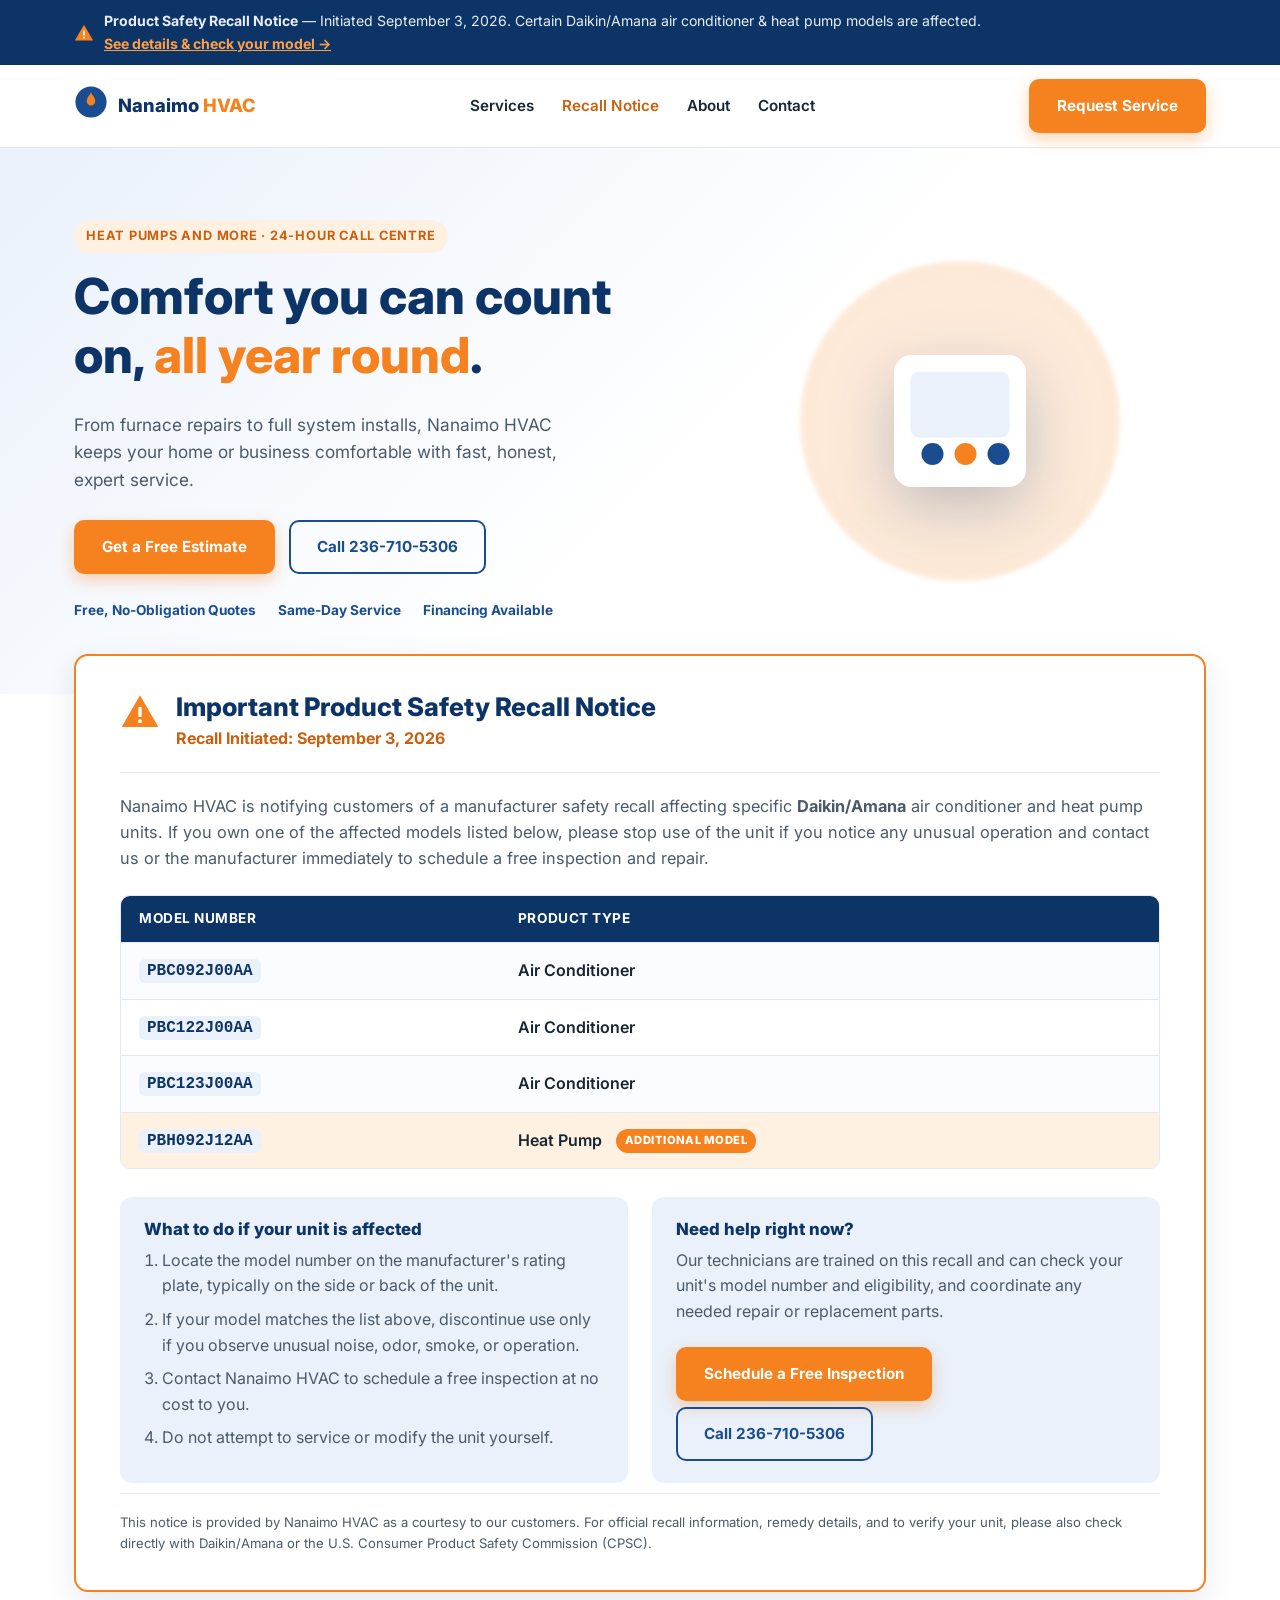
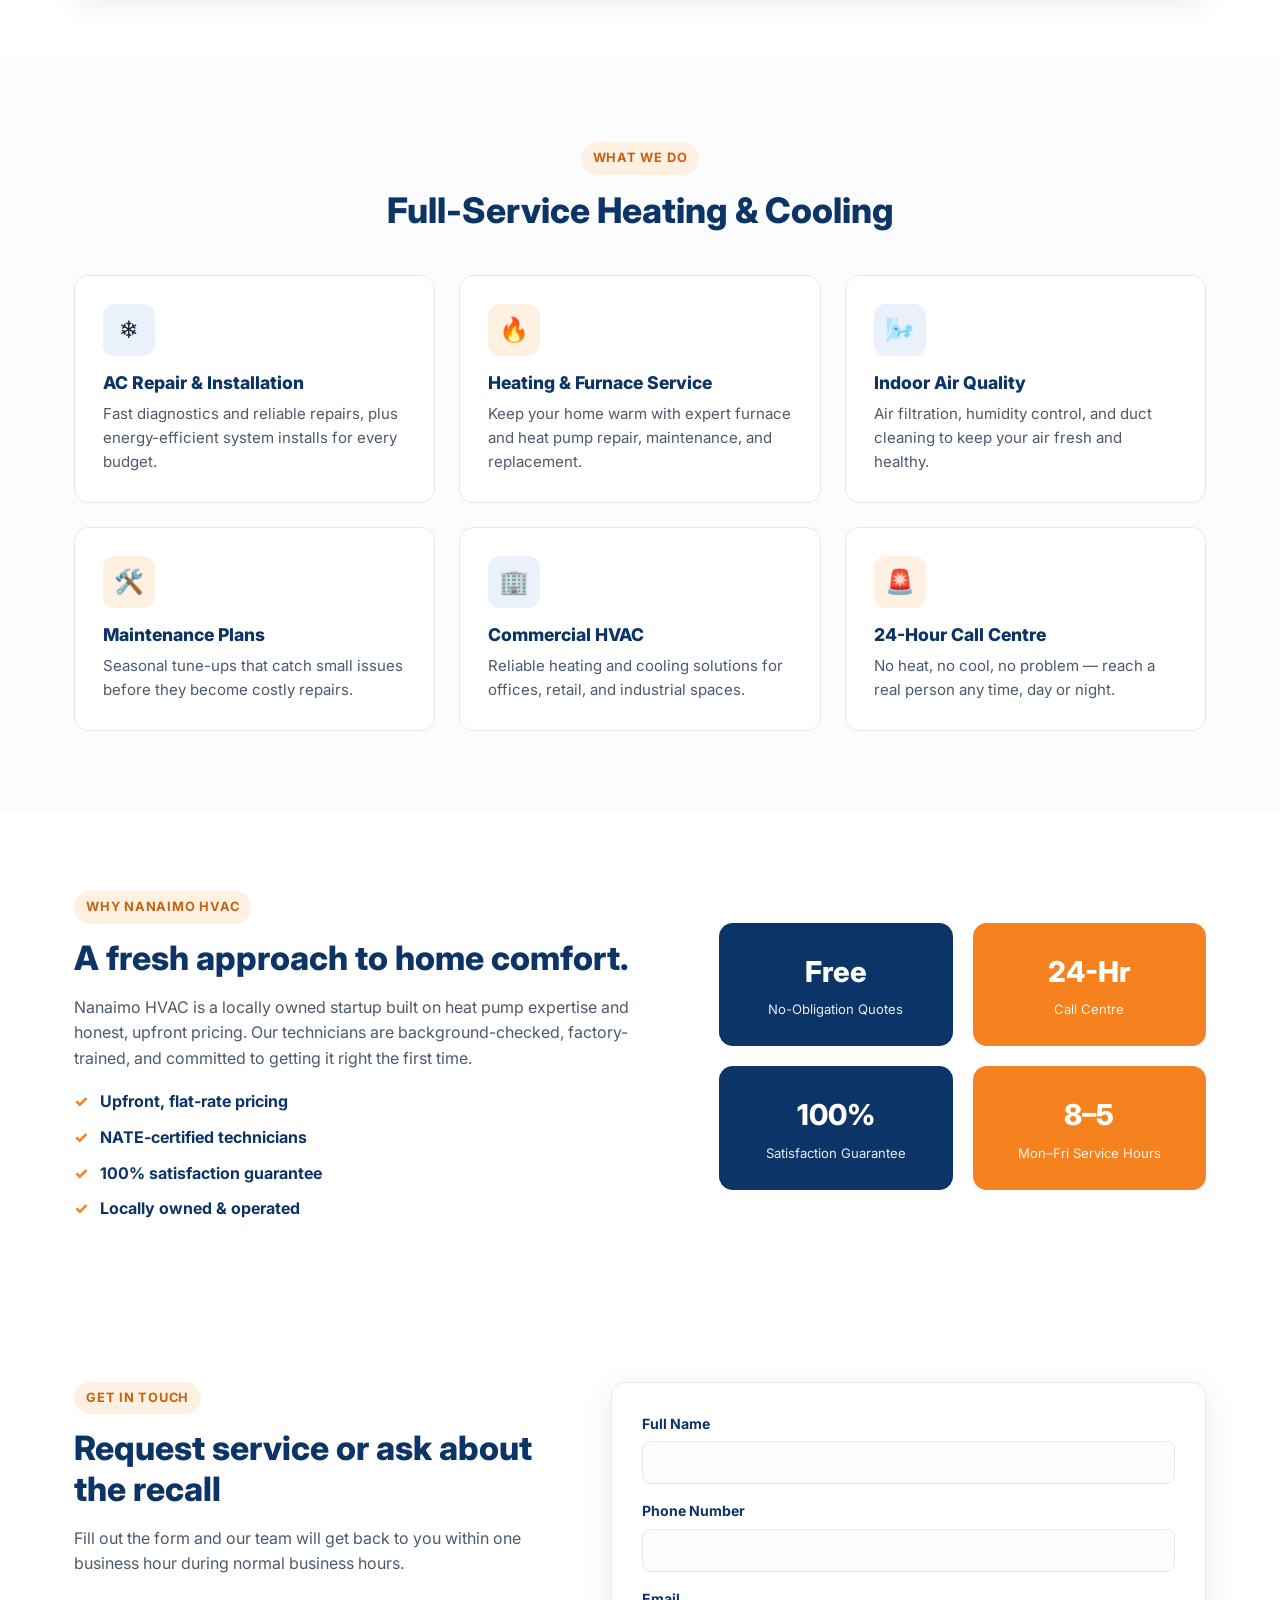
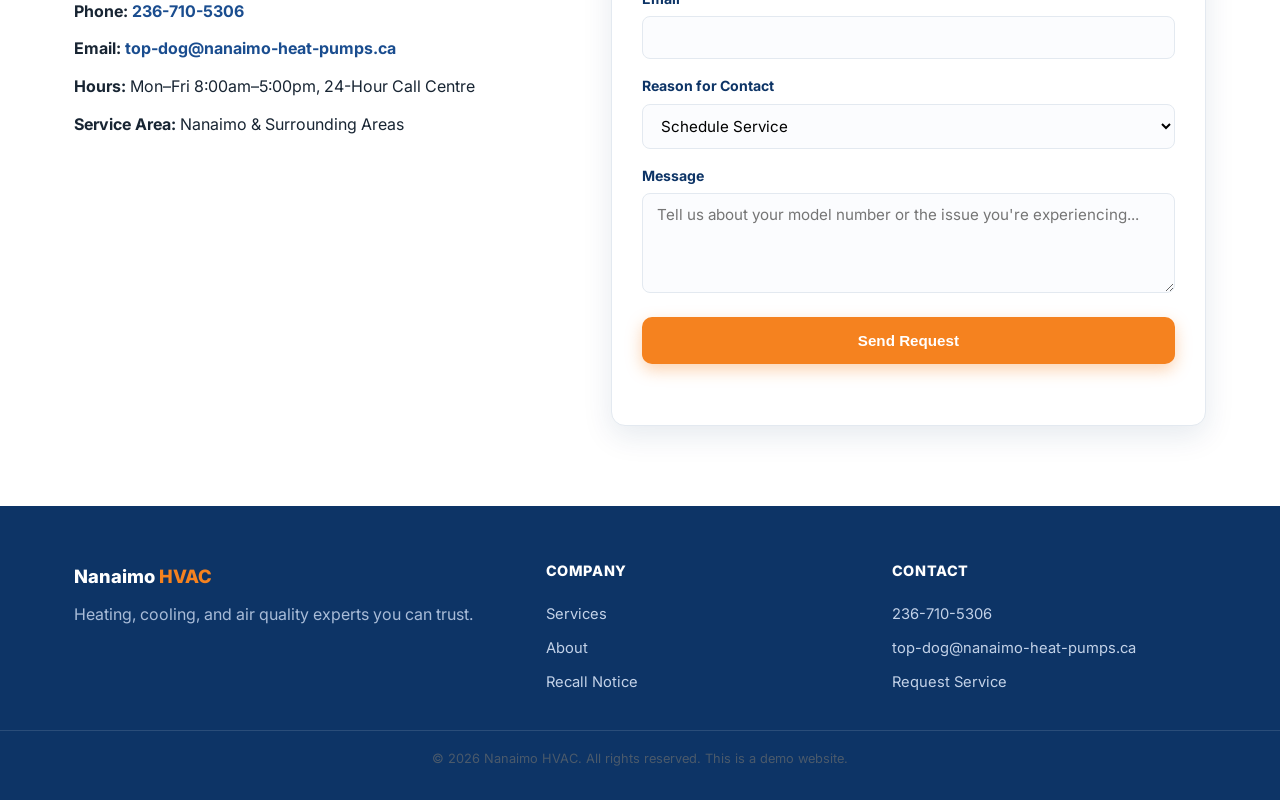
==== commit e97b1b13: "Update hours, drop reviews, and simplify quote messaging - Business hours now Mon-Fri 8:00am-5:00pm " ====
--- a/index.html
+++ b/index.html
@@ -37,7 +37,6 @@
       <a href="#services">Services</a>
       <a href="#recall" class="nav-recall">Recall Notice</a>
       <a href="#about">About</a>
-      <a href="#reviews">Reviews</a>
       <a href="#contact">Contact</a>
     </nav>
     <a href="#contact" class="btn btn-primary header-cta">Request Service</a>
@@ -53,7 +52,7 @@
   <section class="hero">
     <div class="container hero-inner">
       <div class="hero-copy">
-        <span class="eyebrow">Heat Pumps and More · 24/7 Emergency Service</span>
+        <span class="eyebrow">Heat Pumps and More · 24-Hour Call Centre</span>
         <h1>Comfort you can count on, <span class="text-orange">all year round</span>.</h1>
         <p>From furnace repairs to full system installs, Nanaimo HVAC keeps your home or business comfortable with fast, honest, expert service.</p>
         <div class="hero-actions">
@@ -61,7 +60,7 @@
           <a href="tel:12367105306" class="btn btn-outline">Call 236-710-5306</a>
         </div>
         <ul class="hero-trust">
-          <li>★★★★★ 1,200+ Reviews</li>
+          <li>Free, No-Obligation Quotes</li>
           <li>Same-Day Service</li>
           <li>Financing Available</li>
         </ul>
@@ -189,8 +188,8 @@
         </div>
         <div class="service-card">
           <div class="service-icon icon-orange">🚨</div>
-          <h3>24/7 Emergency Service</h3>
-          <p>No heat, no cool, no problem — our team is on call around the clock.</p>
+          <h3>24-Hour Call Centre</h3>
+          <p>No heat, no cool, no problem — reach a real person any time, day or night.</p>
         </div>
       </div>
     </div>
@@ -201,8 +200,8 @@
     <div class="container about-inner">
       <div class="about-copy">
         <span class="eyebrow">Why Nanaimo HVAC</span>
-        <h2>20+ years keeping homes comfortable.</h2>
-        <p>Nanaimo HVAC has proudly served our community since 2004. Our technicians are background-checked, factory-trained, and committed to honest pricing with no surprises.</p>
+        <h2>A fresh approach to home comfort.</h2>
+        <p>Nanaimo HVAC is a locally owned startup built on heat pump expertise and honest, upfront pricing. Our technicians are background-checked, factory-trained, and committed to getting it right the first time.</p>
         <ul class="about-list">
           <li>Upfront, flat-rate pricing</li>
           <li>NATE-certified technicians</li>
@@ -211,34 +210,10 @@
         </ul>
       </div>
       <div class="about-stats">
-        <div class="stat"><span class="stat-num">20+</span><span class="stat-label">Years in Business</span></div>
-        <div class="stat"><span class="stat-num">15,000+</span><span class="stat-label">Jobs Completed</span></div>
-        <div class="stat"><span class="stat-num">4.9★</span><span class="stat-label">Average Rating</span></div>
-        <div class="stat"><span class="stat-num">24/7</span><span class="stat-label">Emergency Service</span></div>
-      </div>
-    </div>
-  </section>
-
-  <!-- Reviews -->
-  <section class="reviews" id="reviews">
-    <div class="container">
-      <div class="section-head">
-        <span class="eyebrow">Customer Reviews</span>
-        <h2>Trusted by homeowners like you</h2>
-      </div>
-      <div class="reviews-grid">
-        <blockquote class="review-card">
-          <p>"Technician arrived on time, explained everything clearly, and fixed our AC same day. Highly recommend."</p>
-          <cite>— Maria G.</cite>
-        </blockquote>
-        <blockquote class="review-card">
-          <p>"They handled our furnace replacement fast and the pricing was exactly what they quoted. No surprises."</p>
-          <cite>— James T.</cite>
-        </blockquote>
-        <blockquote class="review-card">
-          <p>"Called about the recall notice and they got us scheduled for an inspection within two days. Great communication."</p>
-          <cite>— Priya S.</cite>
-        </blockquote>
+        <div class="stat"><span class="stat-num">Free</span><span class="stat-label">No-Obligation Quotes</span></div>
+        <div class="stat"><span class="stat-num">24-Hr</span><span class="stat-label">Call Centre</span></div>
+        <div class="stat"><span class="stat-num">100%</span><span class="stat-label">Satisfaction Guarantee</span></div>
+        <div class="stat"><span class="stat-num">8–5</span><span class="stat-label">Mon–Fri Service Hours</span></div>
       </div>
     </div>
   </section>
@@ -253,7 +228,7 @@
         <ul class="contact-details">
           <li><strong>Phone:</strong> <a href="tel:12367105306">236-710-5306</a></li>
           <li><strong>Email:</strong> <a href="mailto:top-dog@nanaimo-heat-pumps.ca">top-dog@nanaimo-heat-pumps.ca</a></li>
-          <li><strong>Hours:</strong> Mon–Fri 7am–7pm, Sat 8am–4pm, 24/7 Emergency</li>
+          <li><strong>Hours:</strong> Mon–Fri 8:00am–5:00pm, 24-Hour Call Centre</li>
           <li><strong>Service Area:</strong> Nanaimo &amp; Surrounding Areas</li>
         </ul>
       </div>
@@ -301,7 +276,6 @@
       <h4>Company</h4>
       <a href="#services">Services</a>
       <a href="#about">About</a>
-      <a href="#reviews">Reviews</a>
       <a href="#recall">Recall Notice</a>
     </div>
     <div class="footer-links">
--- a/styles.css
+++ b/styles.css
@@ -309,24 +309,6 @@
 .stat-num{display:block;font-size:1.8rem;font-weight:800;}
 .stat-label{display:block;font-size:.82rem;opacity:.9;margin-top:4px;}
 
-/* ---------- Reviews ---------- */
-.reviews{padding:80px 0;background:var(--blue-100);}
-.reviews-grid{
-  display:grid;
-  grid-template-columns:repeat(3,1fr);
-  gap:24px;
-}
-.review-card{
-  background:#fff;
-  margin:0;
-  padding:26px;
-  border-radius:var(--radius);
-  border-top:4px solid var(--orange-600);
-  box-shadow:var(--shadow);
-}
-.review-card p{color:var(--ink);font-style:italic;}
-.review-card cite{font-weight:700;color:var(--blue-700);font-style:normal;}
-
 /* ---------- Contact ---------- */
 .contact{padding:80px 0;}
 .contact-inner{
@@ -389,7 +371,7 @@
 @media (max-width:900px){
   .hero-inner,.about-inner,.contact-inner{grid-template-columns:1fr;}
   .hero-art{order:-1;}
-  .services-grid,.reviews-grid{grid-template-columns:repeat(2,1fr);}
+  .services-grid{grid-template-columns:repeat(2,1fr);}
   .recall-grid{grid-template-columns:1fr;}
   .footer-inner{grid-template-columns:1fr 1fr;}
 }
@@ -406,7 +388,7 @@
     border-bottom:1px solid var(--line);
     gap:16px;
   }
-  .services-grid,.reviews-grid{grid-template-columns:1fr;}
+  .services-grid{grid-template-columns:1fr;}
   .about-stats{grid-template-columns:1fr 1fr;}
   .footer-inner{grid-template-columns:1fr;}
   .recall-bar-inner{flex-wrap:wrap;}
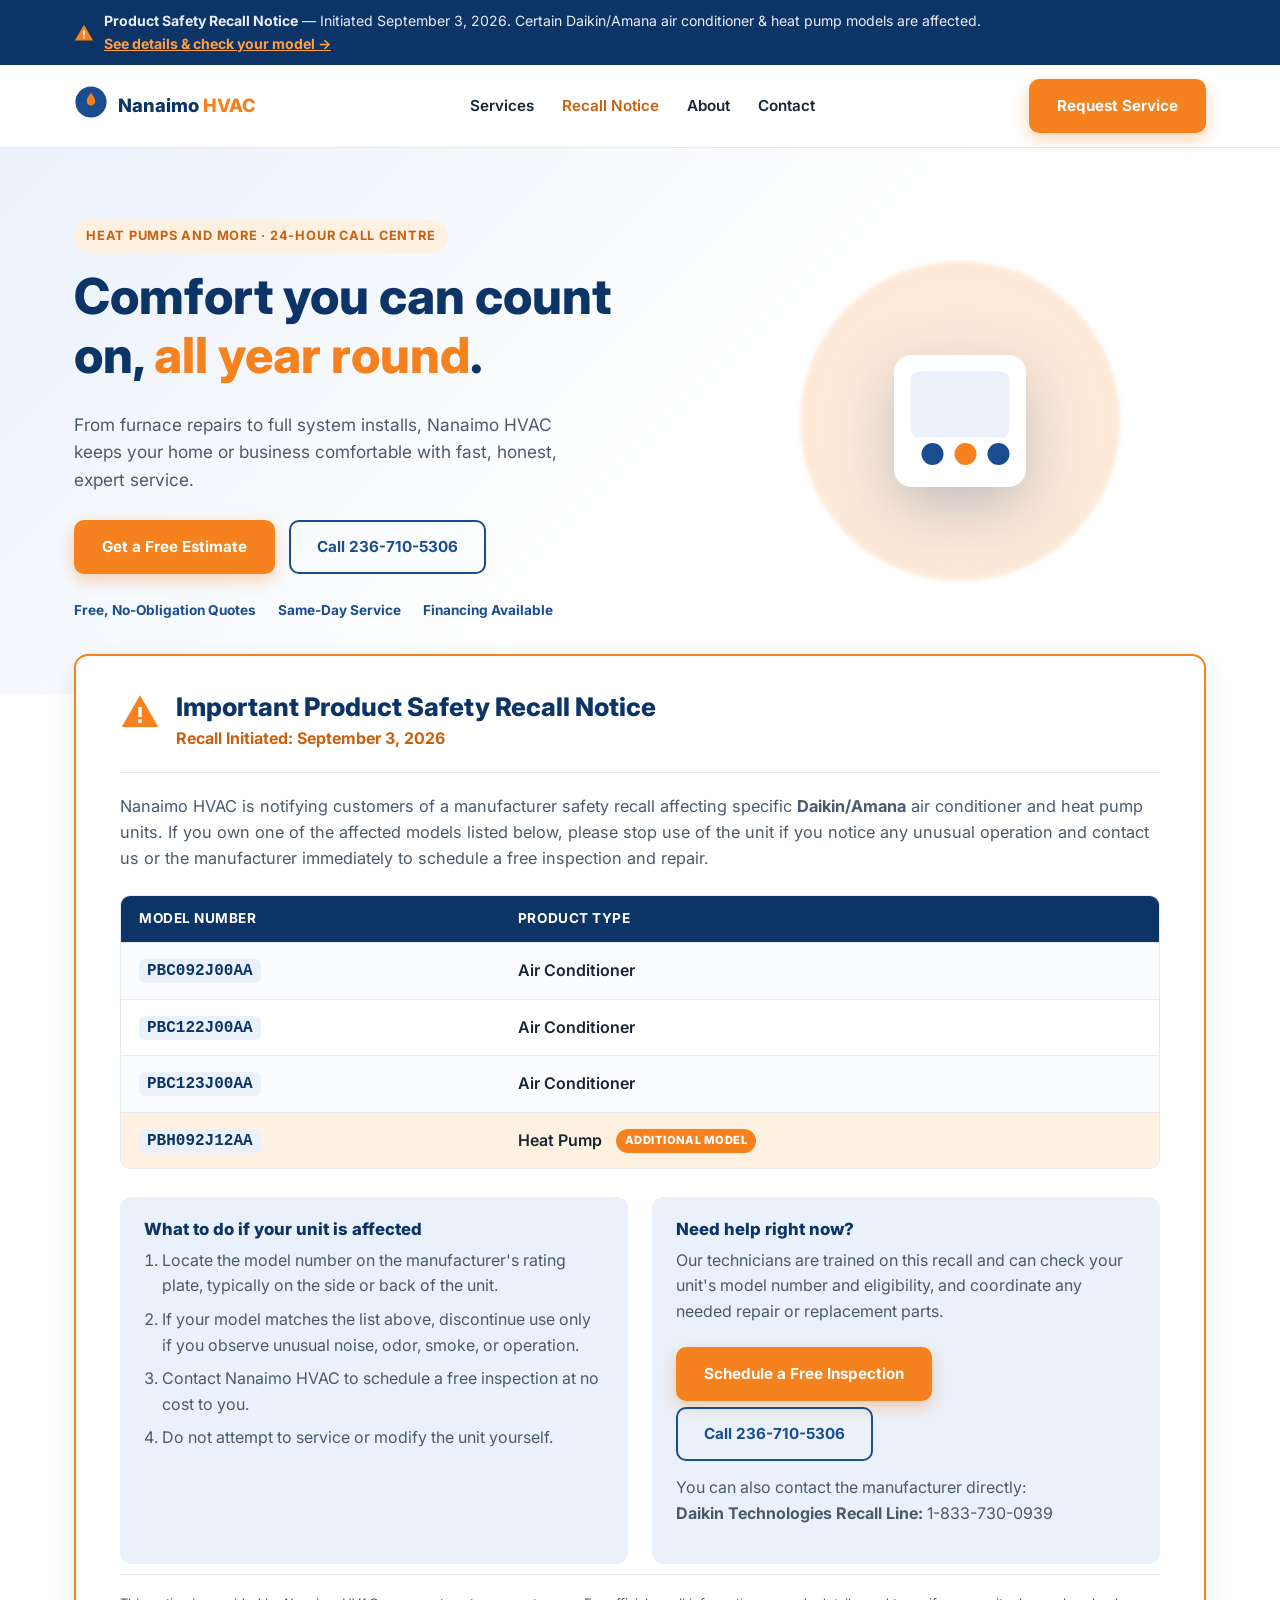
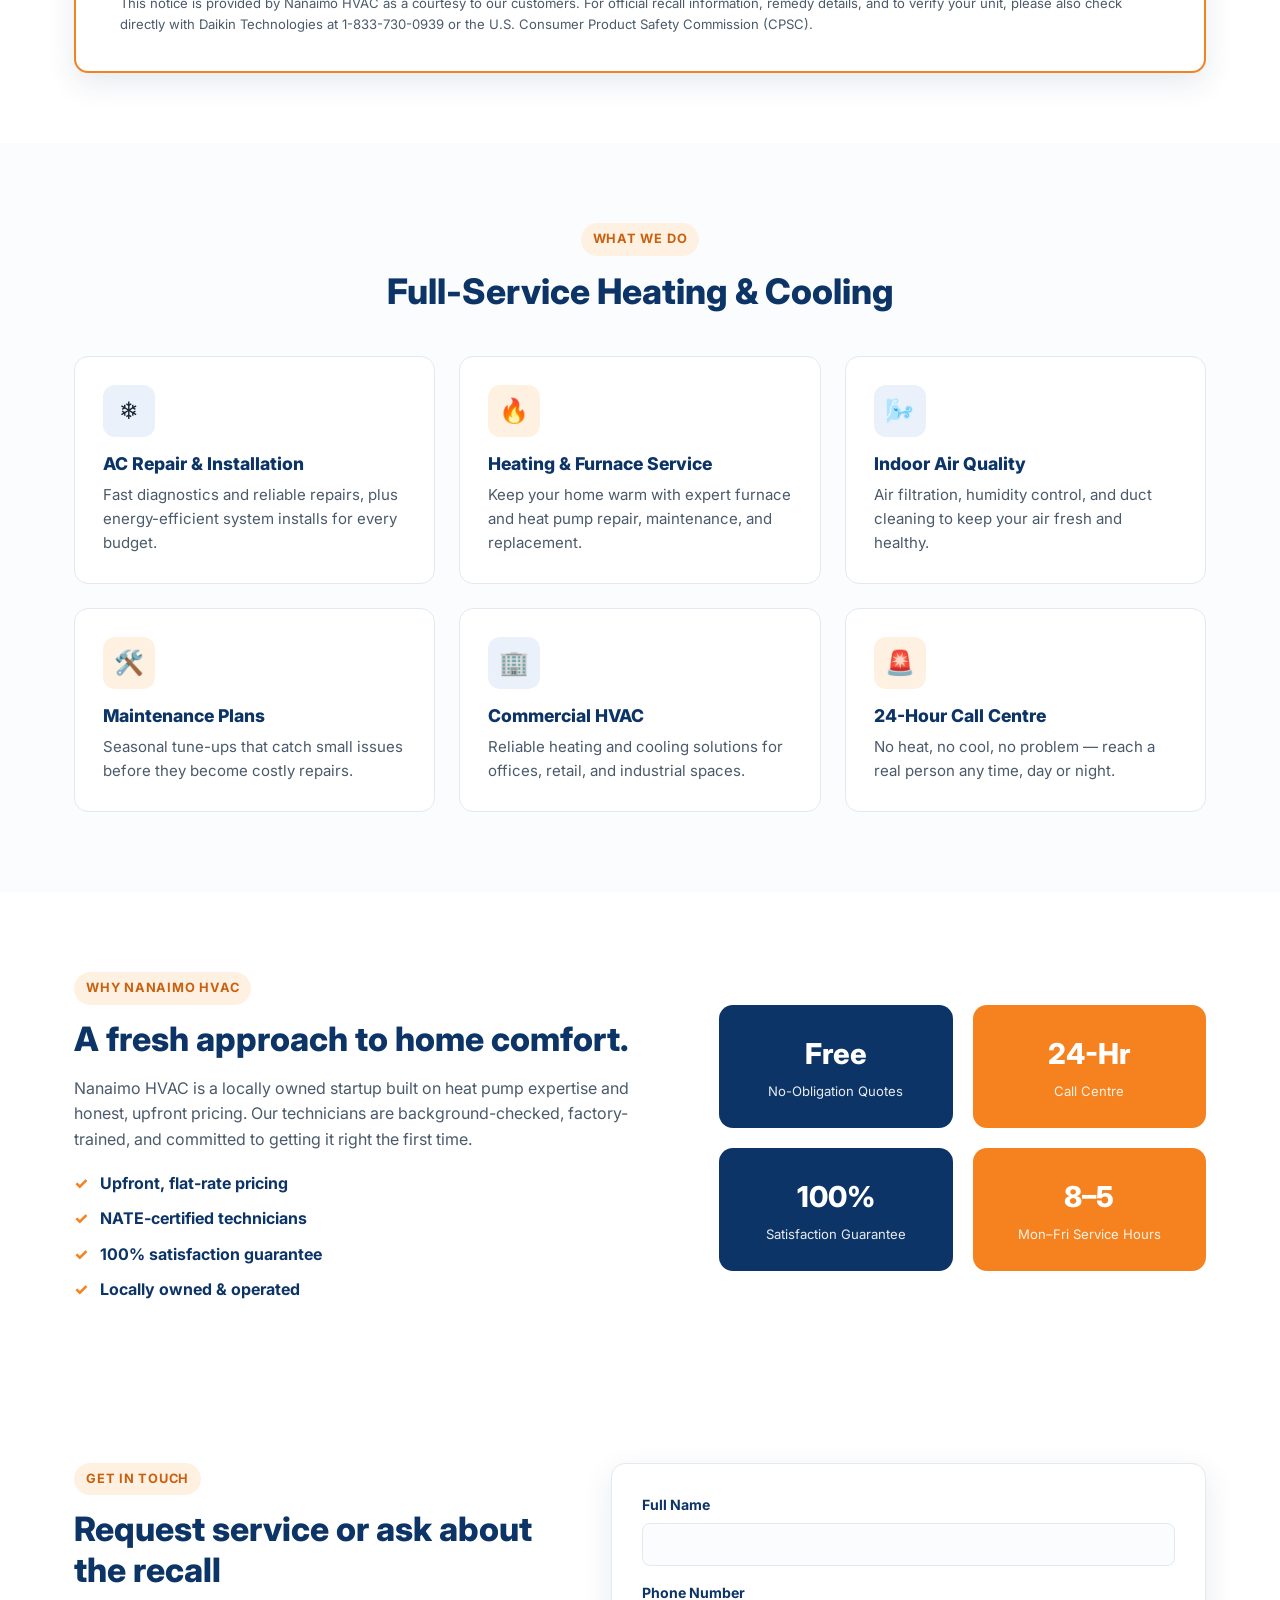
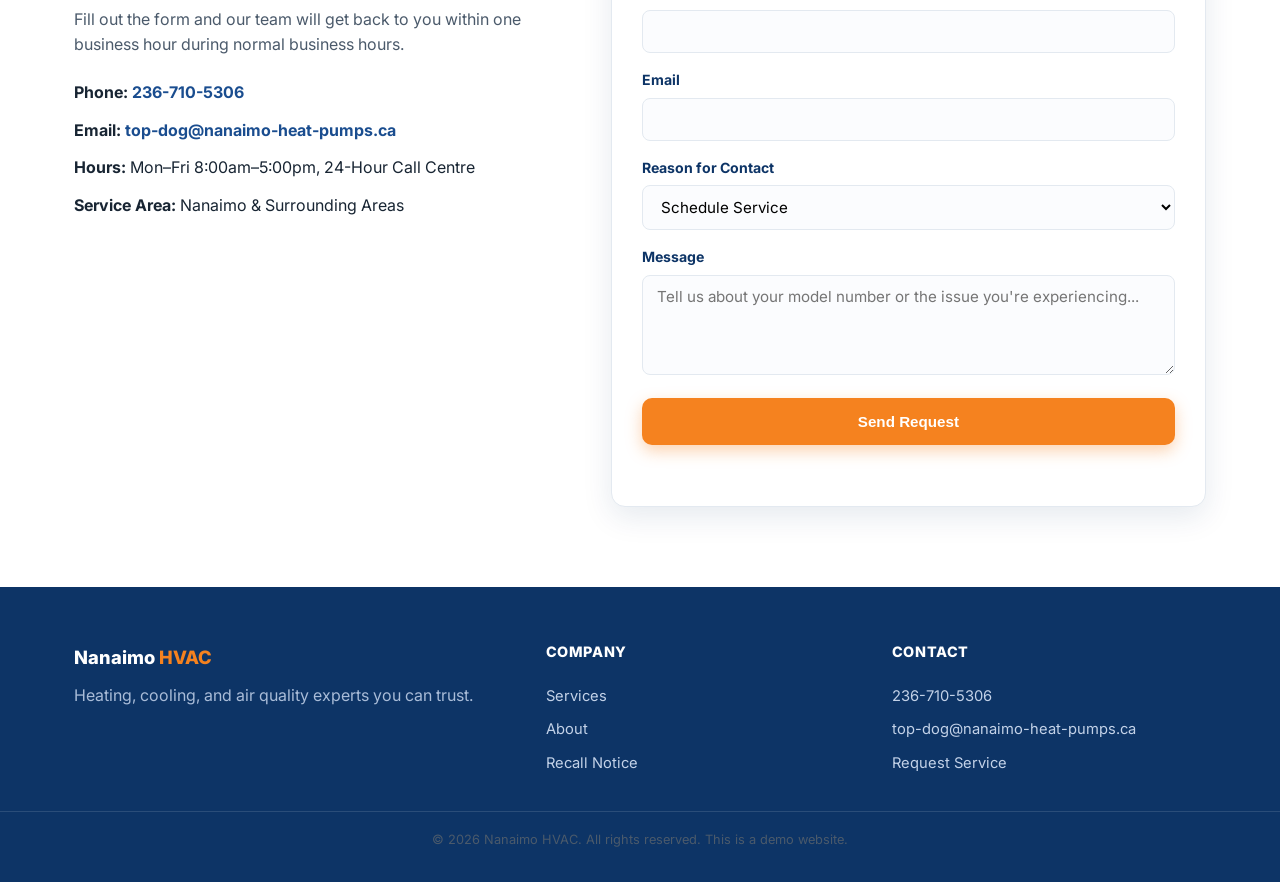
==== commit d5bbbac3: "Add Daikin Technologies recall contact number Add the manufacturer's recall line (1-833-730-0939) to" ====
--- a/index.html
+++ b/index.html
@@ -1,15 +1,62 @@
 <!DOCTYPE html>
-<html lang="en">
+<html lang="en-CA">
 <head>
 <meta charset="UTF-8">
 <meta name="viewport" content="width=device-width, initial-scale=1.0">
-<title>Nanaimo HVAC | Heating, Cooling &amp; Air Quality</title>
-<meta name="description" content="Nanaimo HVAC provides expert heating, cooling, and air quality services. Important safety recall notice for select Daikin/Amana air conditioner and heat pump models.">
+<title>Nanaimo HVAC | Heat Pump, Furnace &amp; AC Repair in Nanaimo, BC</title>
+<meta name="description" content="Nanaimo HVAC provides heat pump installation, furnace repair, air conditioning service, and indoor air quality solutions in Nanaimo, BC. Free quotes, 24-hour call centre.">
+<meta name="robots" content="index, follow">
+<link rel="canonical" href="https://nanaimo-heat-pumps.ca/">
+
+<meta property="og:type" content="website">
+<meta property="og:site_name" content="Nanaimo HVAC">
+<meta property="og:title" content="Nanaimo HVAC | Heat Pump, Furnace &amp; AC Repair in Nanaimo, BC">
+<meta property="og:description" content="Heat pump installation, furnace repair, air conditioning service, and indoor air quality solutions in Nanaimo, BC. Free quotes, 24-hour call centre.">
+<meta property="og:url" content="https://nanaimo-heat-pumps.ca/">
+<meta property="og:locale" content="en_CA">
+<meta name="twitter:card" content="summary">
+<meta name="twitter:title" content="Nanaimo HVAC | Heat Pump, Furnace &amp; AC Repair in Nanaimo, BC">
+<meta name="twitter:description" content="Heat pump installation, furnace repair, air conditioning service, and indoor air quality solutions in Nanaimo, BC. Free quotes, 24-hour call centre.">
+
 <link rel="preconnect" href="https://fonts.googleapis.com">
 <link rel="preconnect" href="https://fonts.gstatic.com" crossorigin>
 <link href="https://fonts.googleapis.com/css2?family=Inter:wght@400;500;600;700;800&display=swap" rel="stylesheet">
 <link rel="stylesheet" href="styles.css">
 <link rel="icon" type="image/svg+xml" href="favicon.svg">
+
+<script type="application/ld+json">
+{
+  "@context": "https://schema.org",
+  "@type": "HVACBusiness",
+  "name": "Nanaimo HVAC",
+  "description": "Heat pump installation, furnace repair, air conditioning service, and indoor air quality solutions in Nanaimo, BC.",
+  "url": "https://nanaimo-heat-pumps.ca/",
+  "telephone": "+1-236-710-5306",
+  "email": "top-dog@nanaimo-heat-pumps.ca",
+  "areaServed": {
+    "@type": "City",
+    "name": "Nanaimo",
+    "containedInPlace": {
+      "@type": "State",
+      "name": "British Columbia"
+    }
+  },
+  "address": {
+    "@type": "PostalAddress",
+    "addressLocality": "Nanaimo",
+    "addressRegion": "BC",
+    "addressCountry": "CA"
+  },
+  "openingHoursSpecification": [
+    {
+      "@type": "OpeningHoursSpecification",
+      "dayOfWeek": ["Monday", "Tuesday", "Wednesday", "Thursday", "Friday"],
+      "opens": "08:00",
+      "closes": "17:00"
+    }
+  ]
+}
+</script>
 </head>
 <body>
 
@@ -141,12 +188,16 @@
             <p>Our technicians are trained on this recall and can check your unit's model number and eligibility, and coordinate any needed repair or replacement parts.</p>
             <a href="#contact" class="btn btn-primary">Schedule a Free Inspection</a>
             <a href="tel:12367105306" class="btn btn-outline">Call 236-710-5306</a>
+            <p style="margin-top:14px;">You can also contact the manufacturer directly:<br>
+              <strong>Daikin Technologies Recall Line:</strong> <a href="tel:18337300939">1-833-730-0939</a>
+            </p>
           </div>
         </div>
 
         <p class="recall-footnote">
           This notice is provided by Nanaimo HVAC as a courtesy to our customers. For official recall information,
-          remedy details, and to verify your unit, please also check directly with Daikin/Amana or the U.S. Consumer
+          remedy details, and to verify your unit, please also check directly with Daikin Technologies at
+          <a href="tel:18337300939">1-833-730-0939</a> or the U.S. Consumer
           Product Safety Commission (CPSC).
         </p>
       </div>
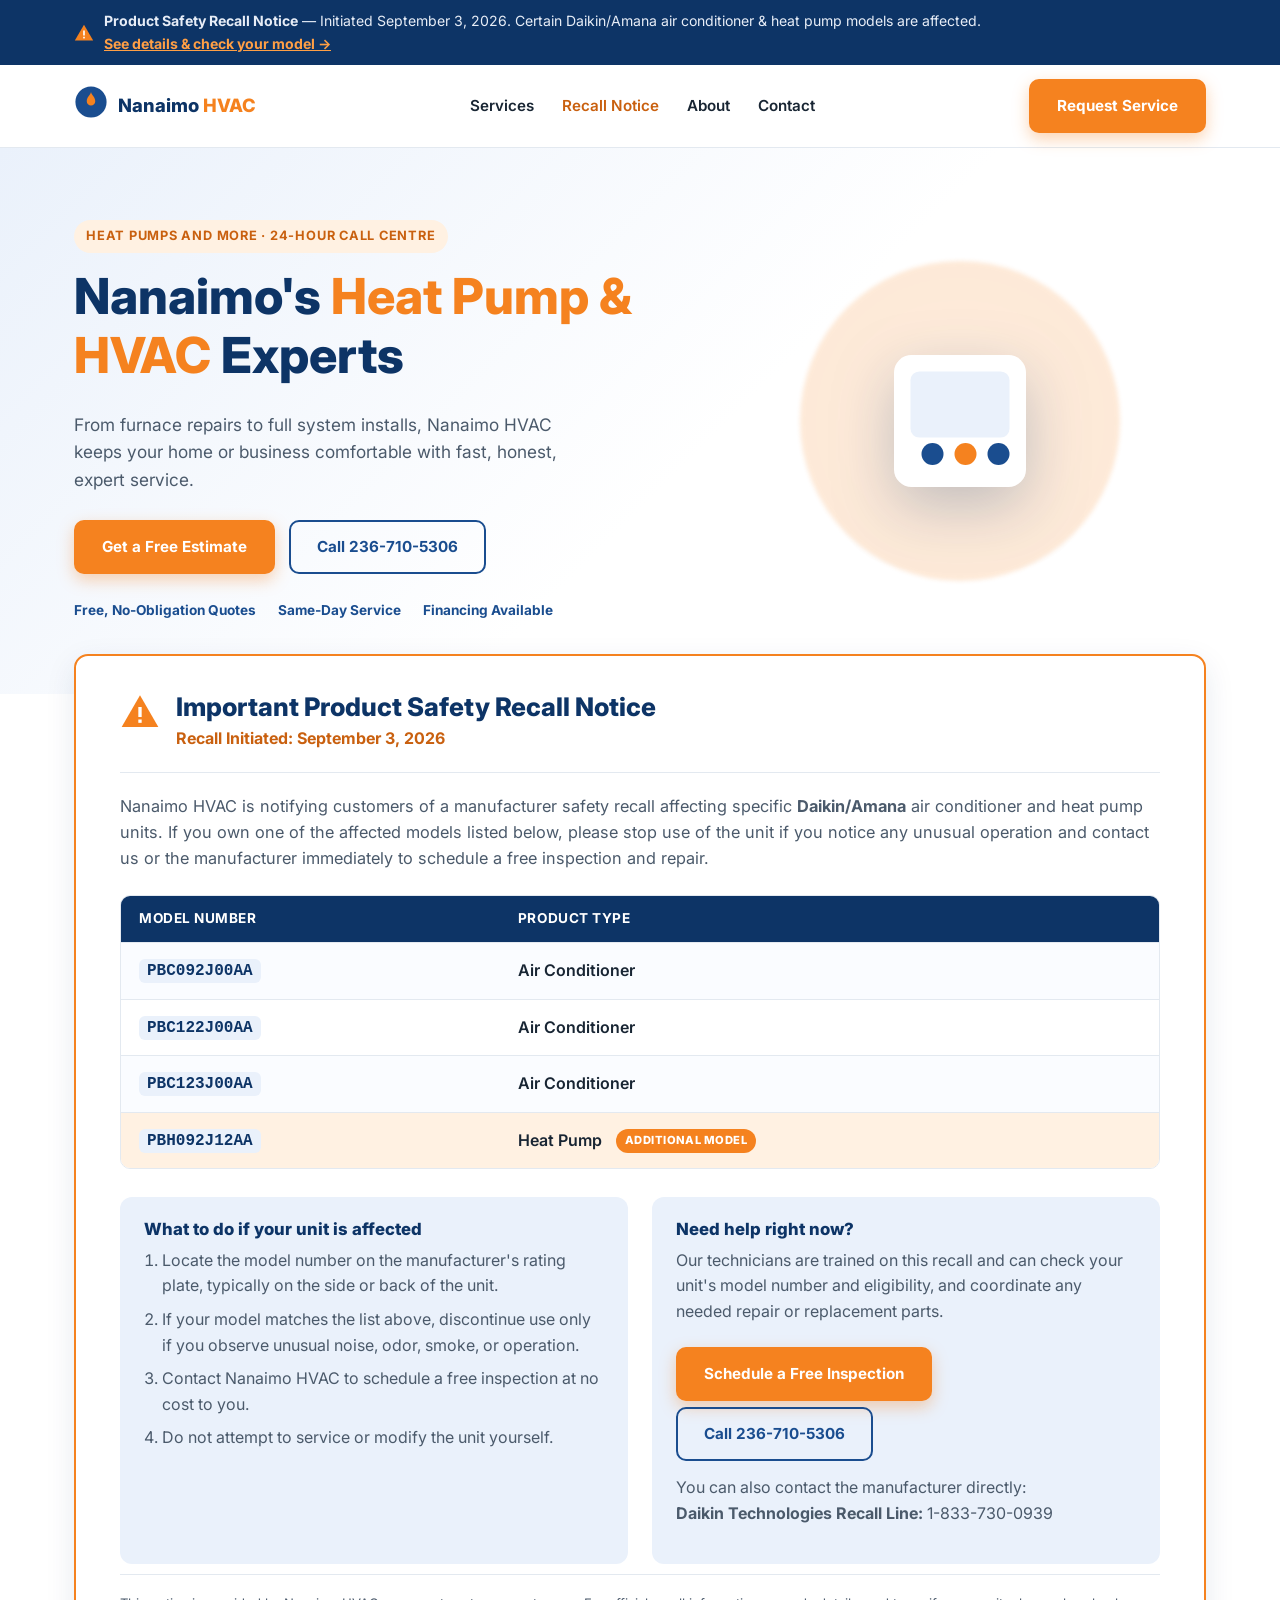
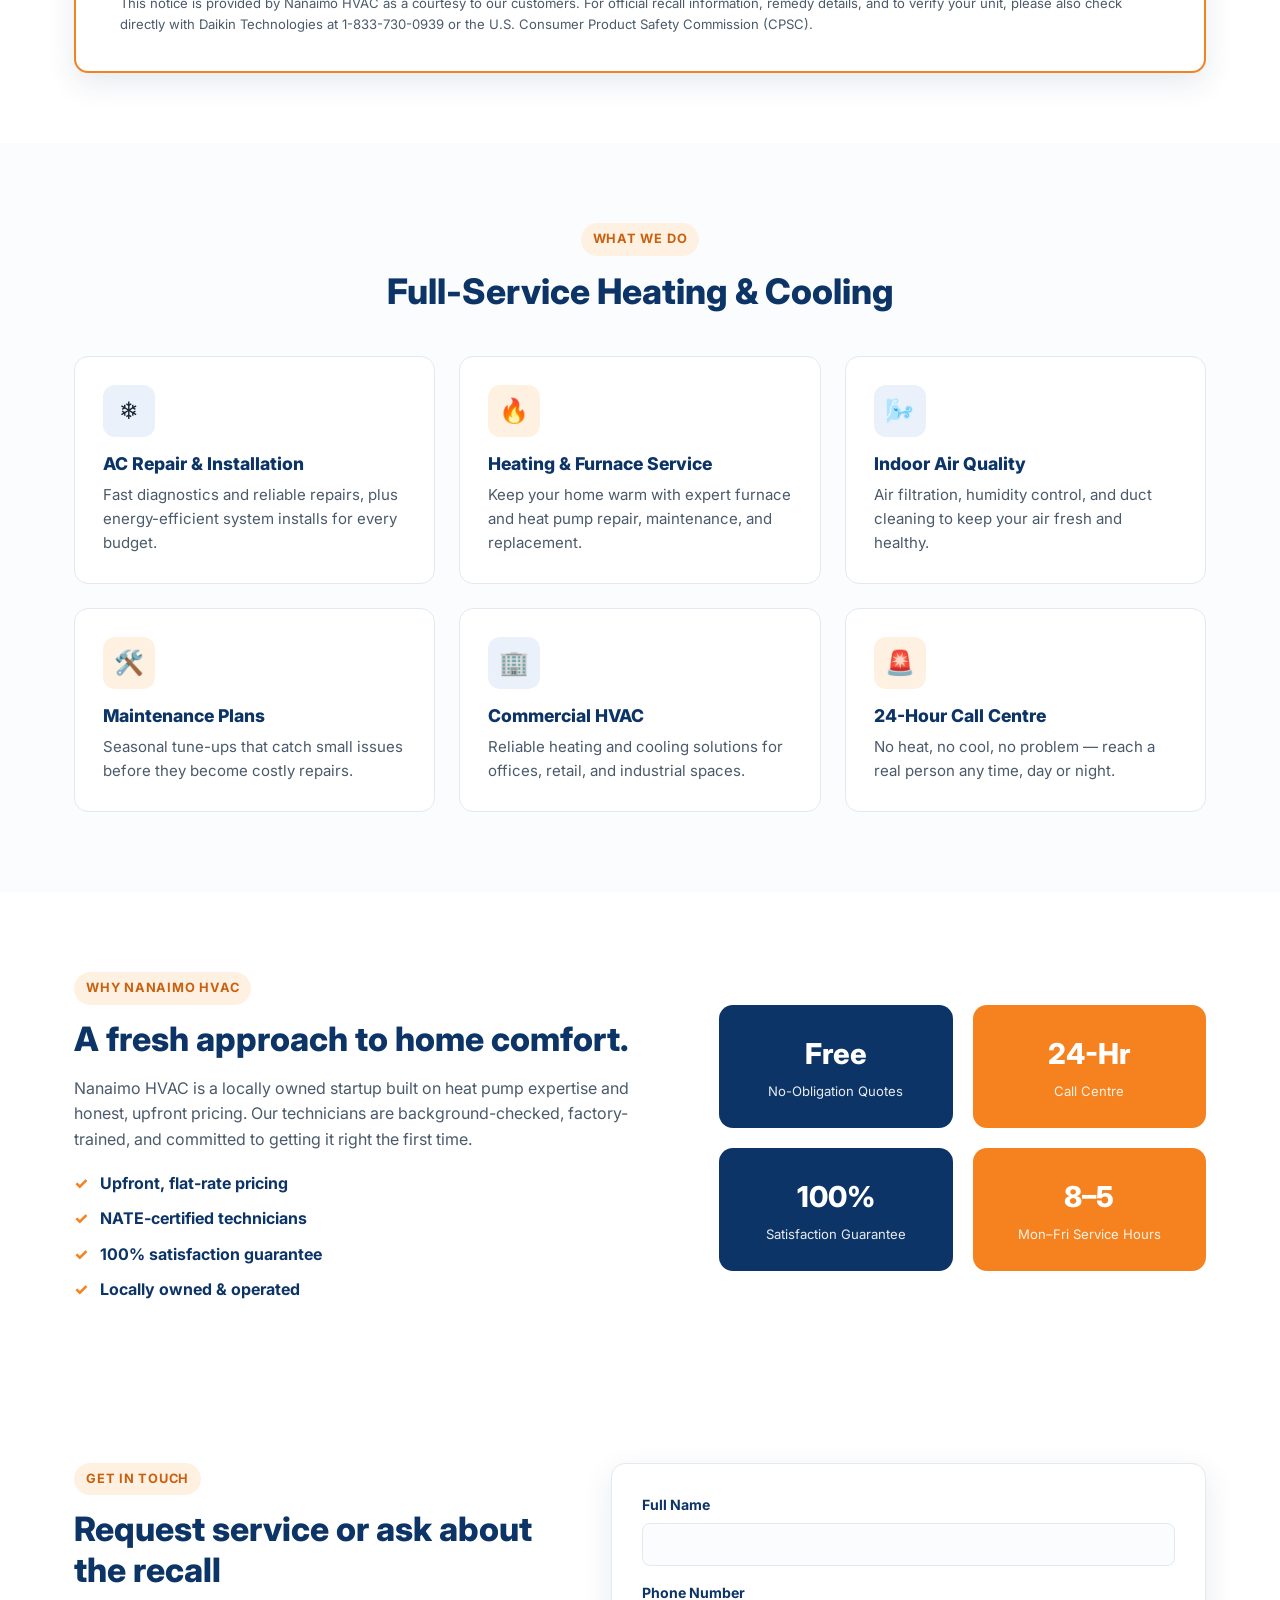
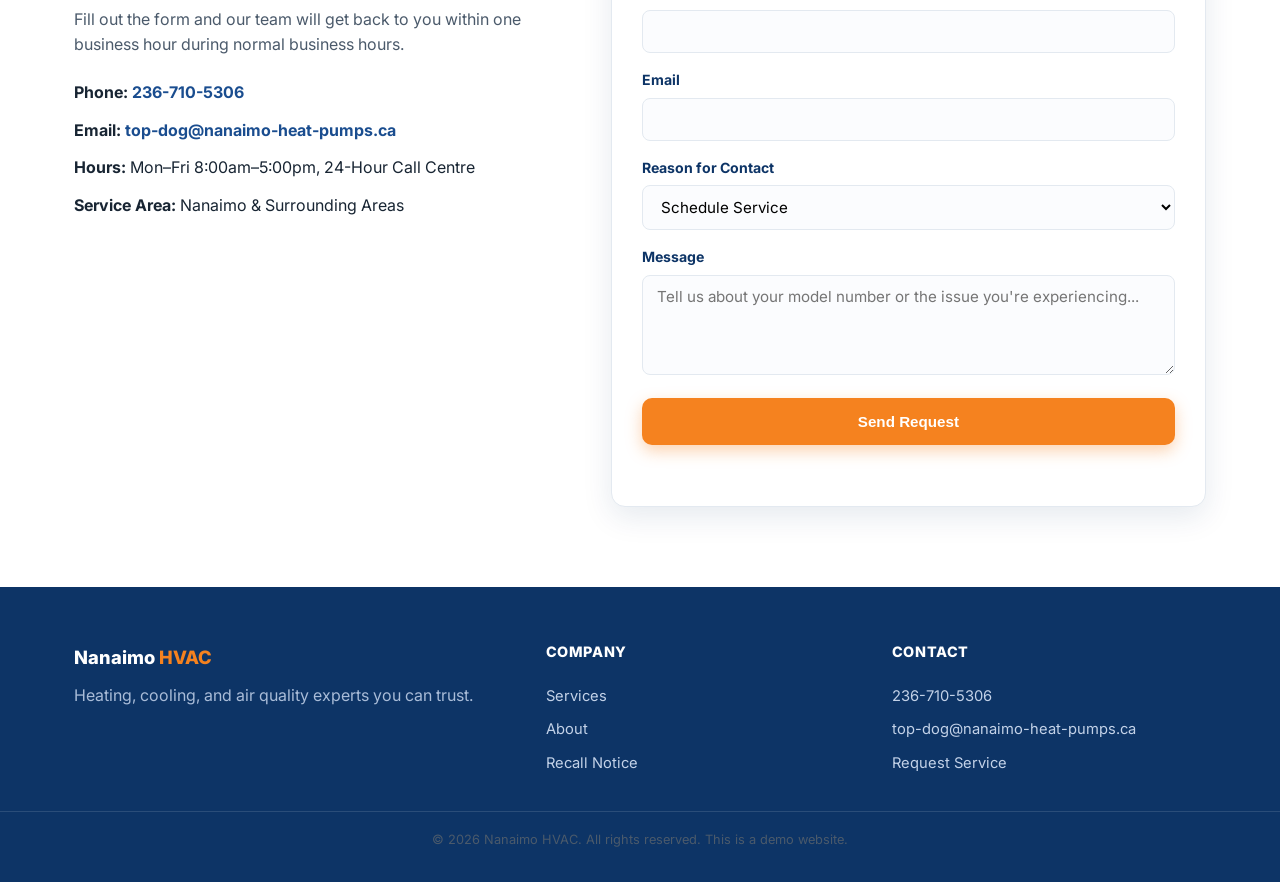
==== commit 7e9e3a23: "Rework H1s for SEO keyword targeting Swap generic H1 copy for keyword-rich headlines matching the ti" ====
--- a/index.html
+++ b/index.html
@@ -100,7 +100,7 @@
     <div class="container hero-inner">
       <div class="hero-copy">
         <span class="eyebrow">Heat Pumps and More · 24-Hour Call Centre</span>
-        <h1>Comfort you can count on, <span class="text-orange">all year round</span>.</h1>
+        <h1>Nanaimo's <span class="text-orange">Heat Pump &amp; HVAC</span> Experts</h1>
         <p>From furnace repairs to full system installs, Nanaimo HVAC keeps your home or business comfortable with fast, honest, expert service.</p>
         <div class="hero-actions">
           <a href="#contact" class="btn btn-primary">Get a Free Estimate</a>
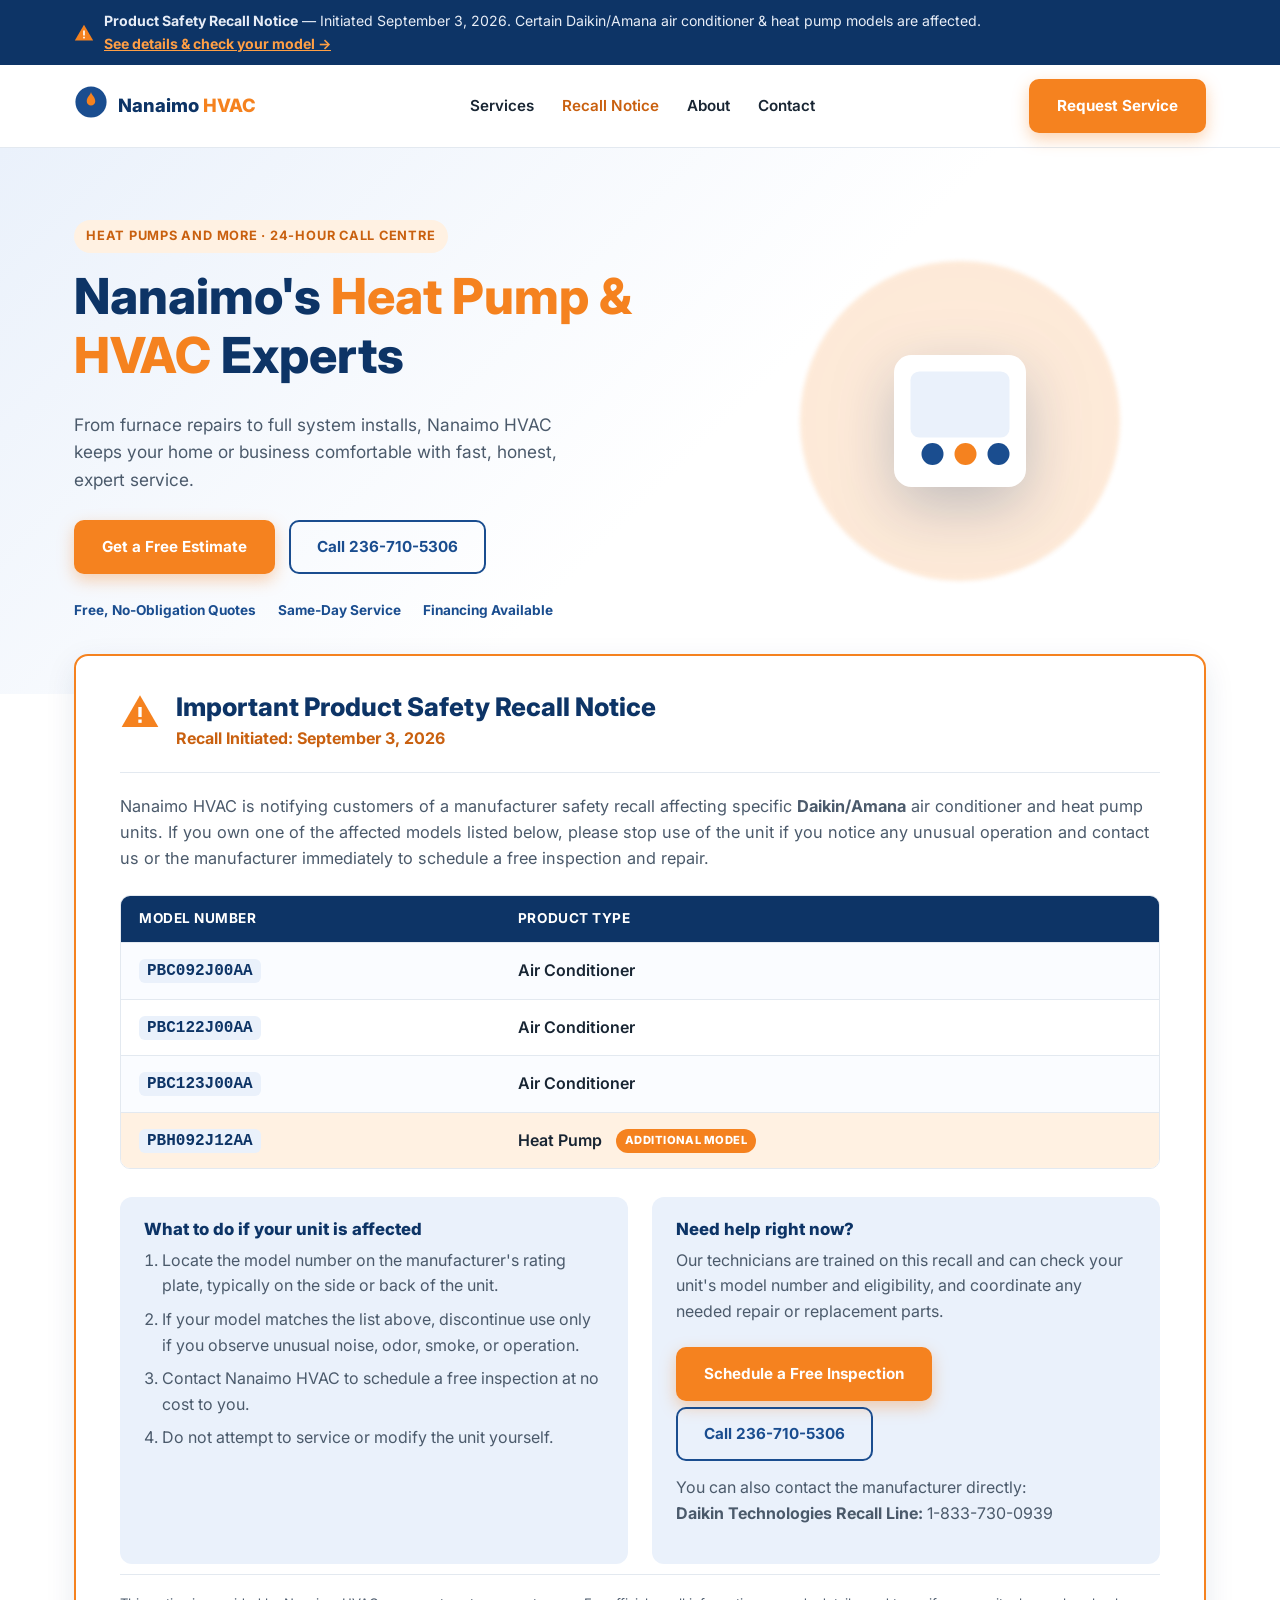
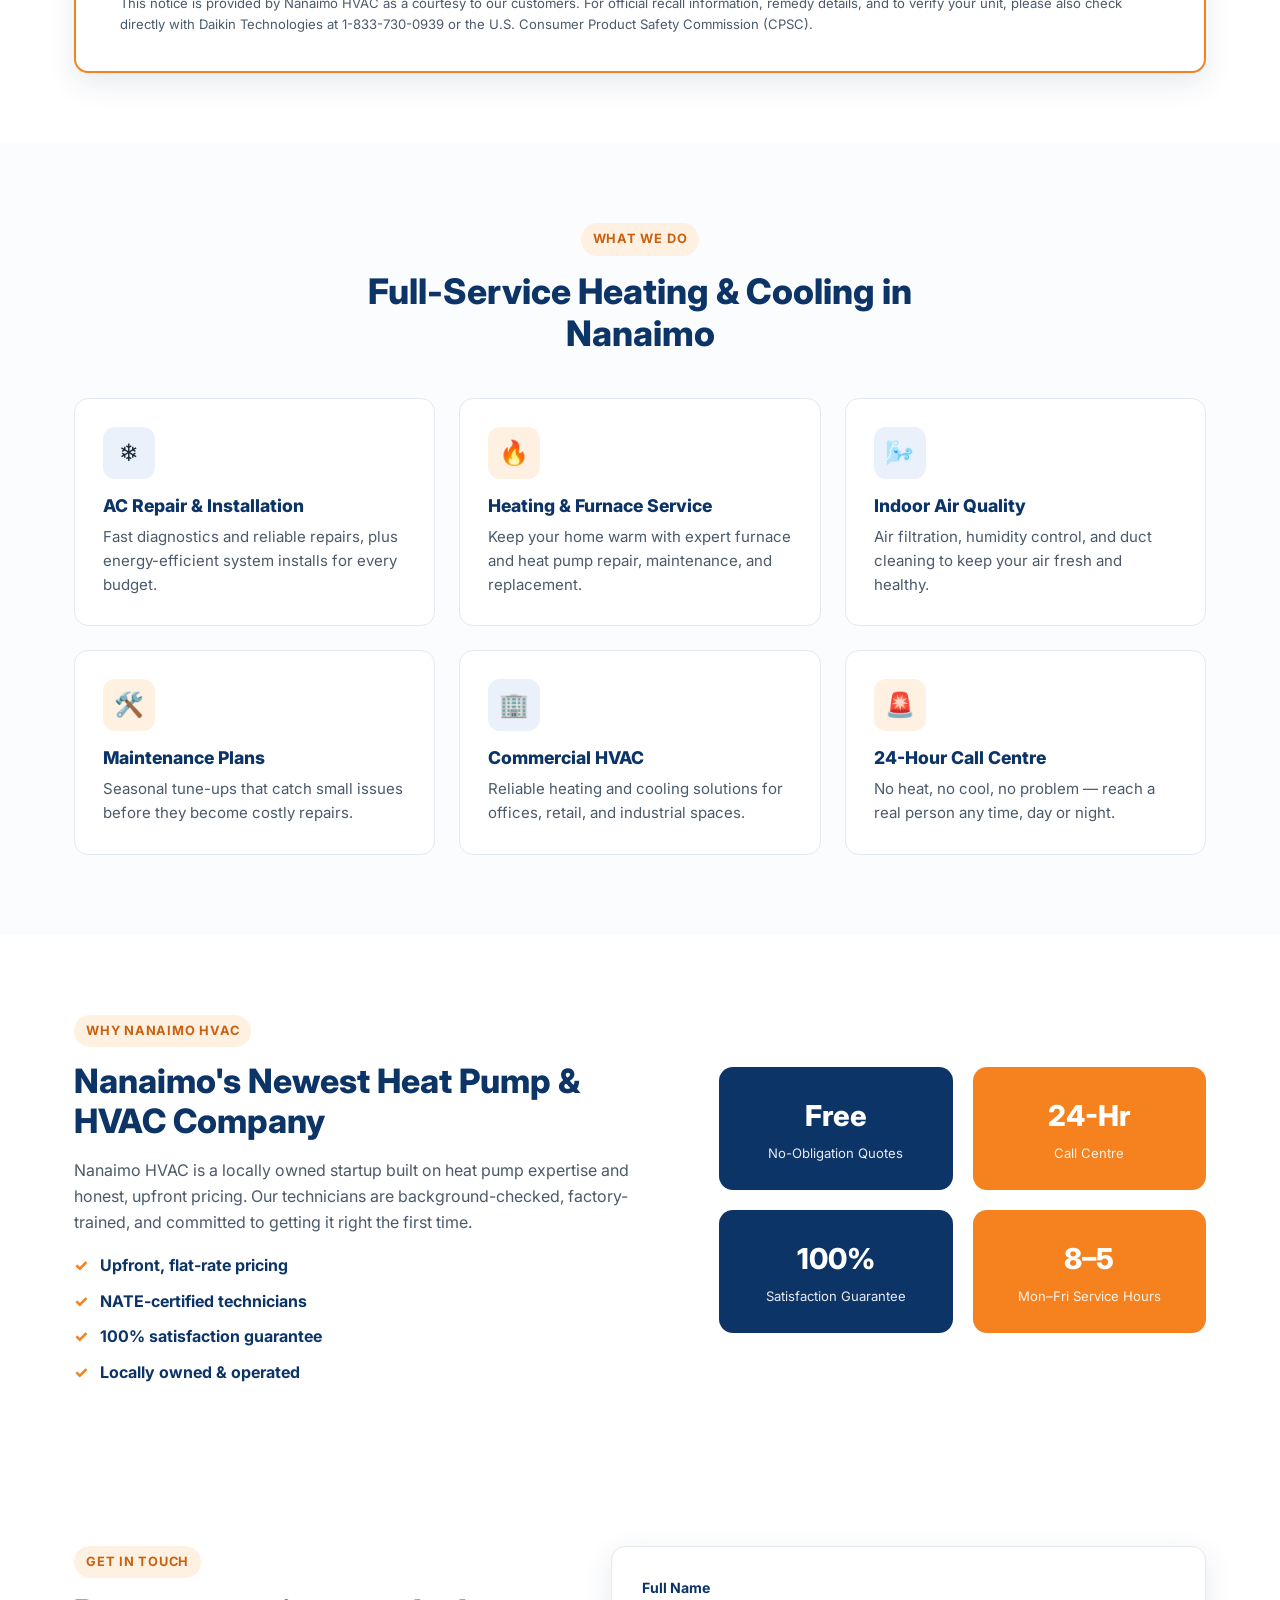
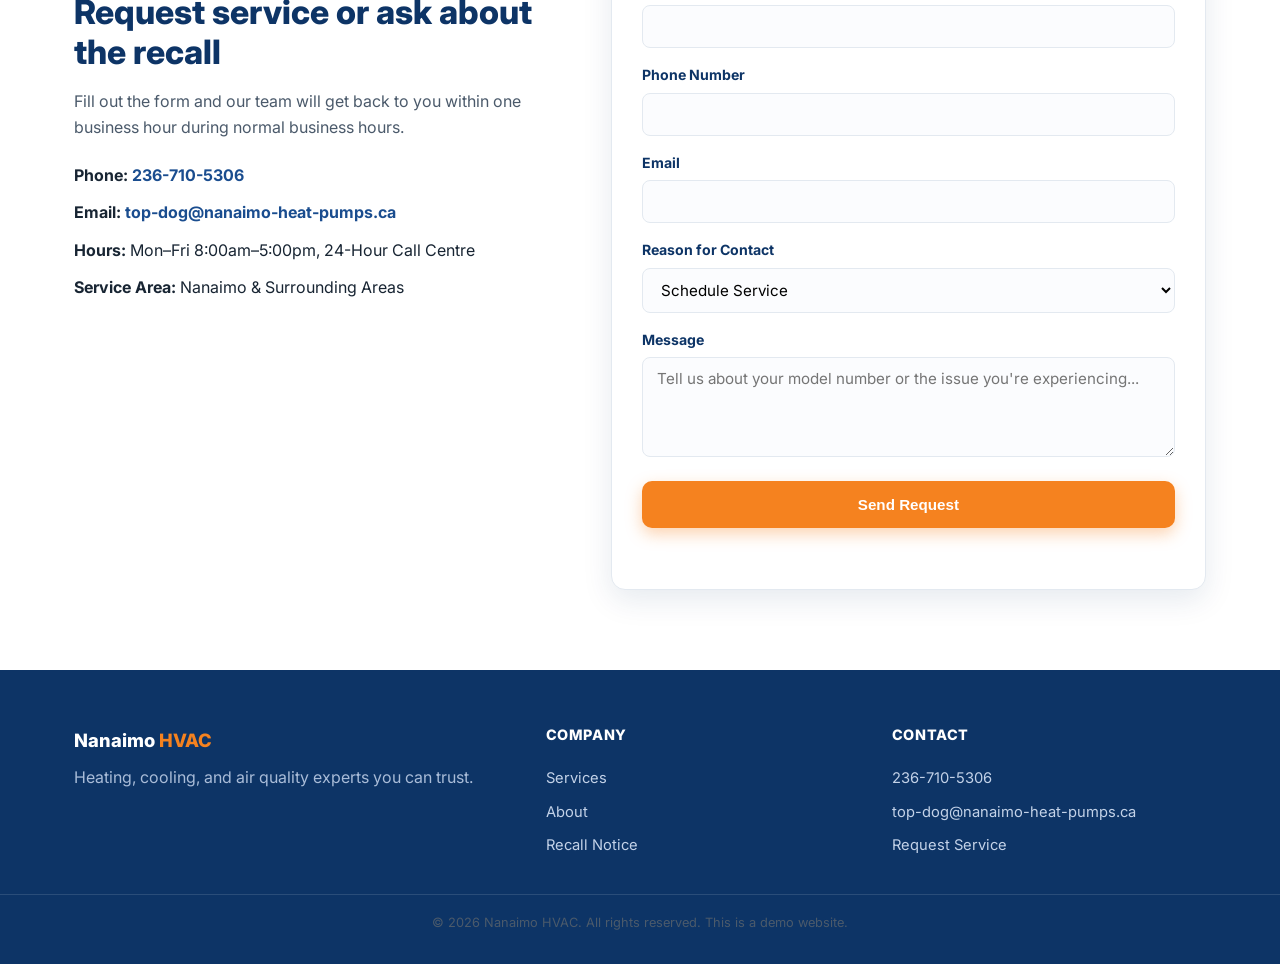
==== commit e4207ec3: "Rework H2s for SEO keyword targeting Add location and secondary keywords (heat pump, HVAC, Nanaimo) " ====
--- a/index.html
+++ b/index.html
@@ -209,7 +209,7 @@
     <div class="container">
       <div class="section-head">
         <span class="eyebrow">What We Do</span>
-        <h2>Full-Service Heating &amp; Cooling</h2>
+        <h2>Full-Service Heating &amp; Cooling in Nanaimo</h2>
       </div>
       <div class="services-grid">
         <div class="service-card">
@@ -251,7 +251,7 @@
     <div class="container about-inner">
       <div class="about-copy">
         <span class="eyebrow">Why Nanaimo HVAC</span>
-        <h2>A fresh approach to home comfort.</h2>
+        <h2>Nanaimo's Newest Heat Pump &amp; HVAC Company</h2>
         <p>Nanaimo HVAC is a locally owned startup built on heat pump expertise and honest, upfront pricing. Our technicians are background-checked, factory-trained, and committed to getting it right the first time.</p>
         <ul class="about-list">
           <li>Upfront, flat-rate pricing</li>
